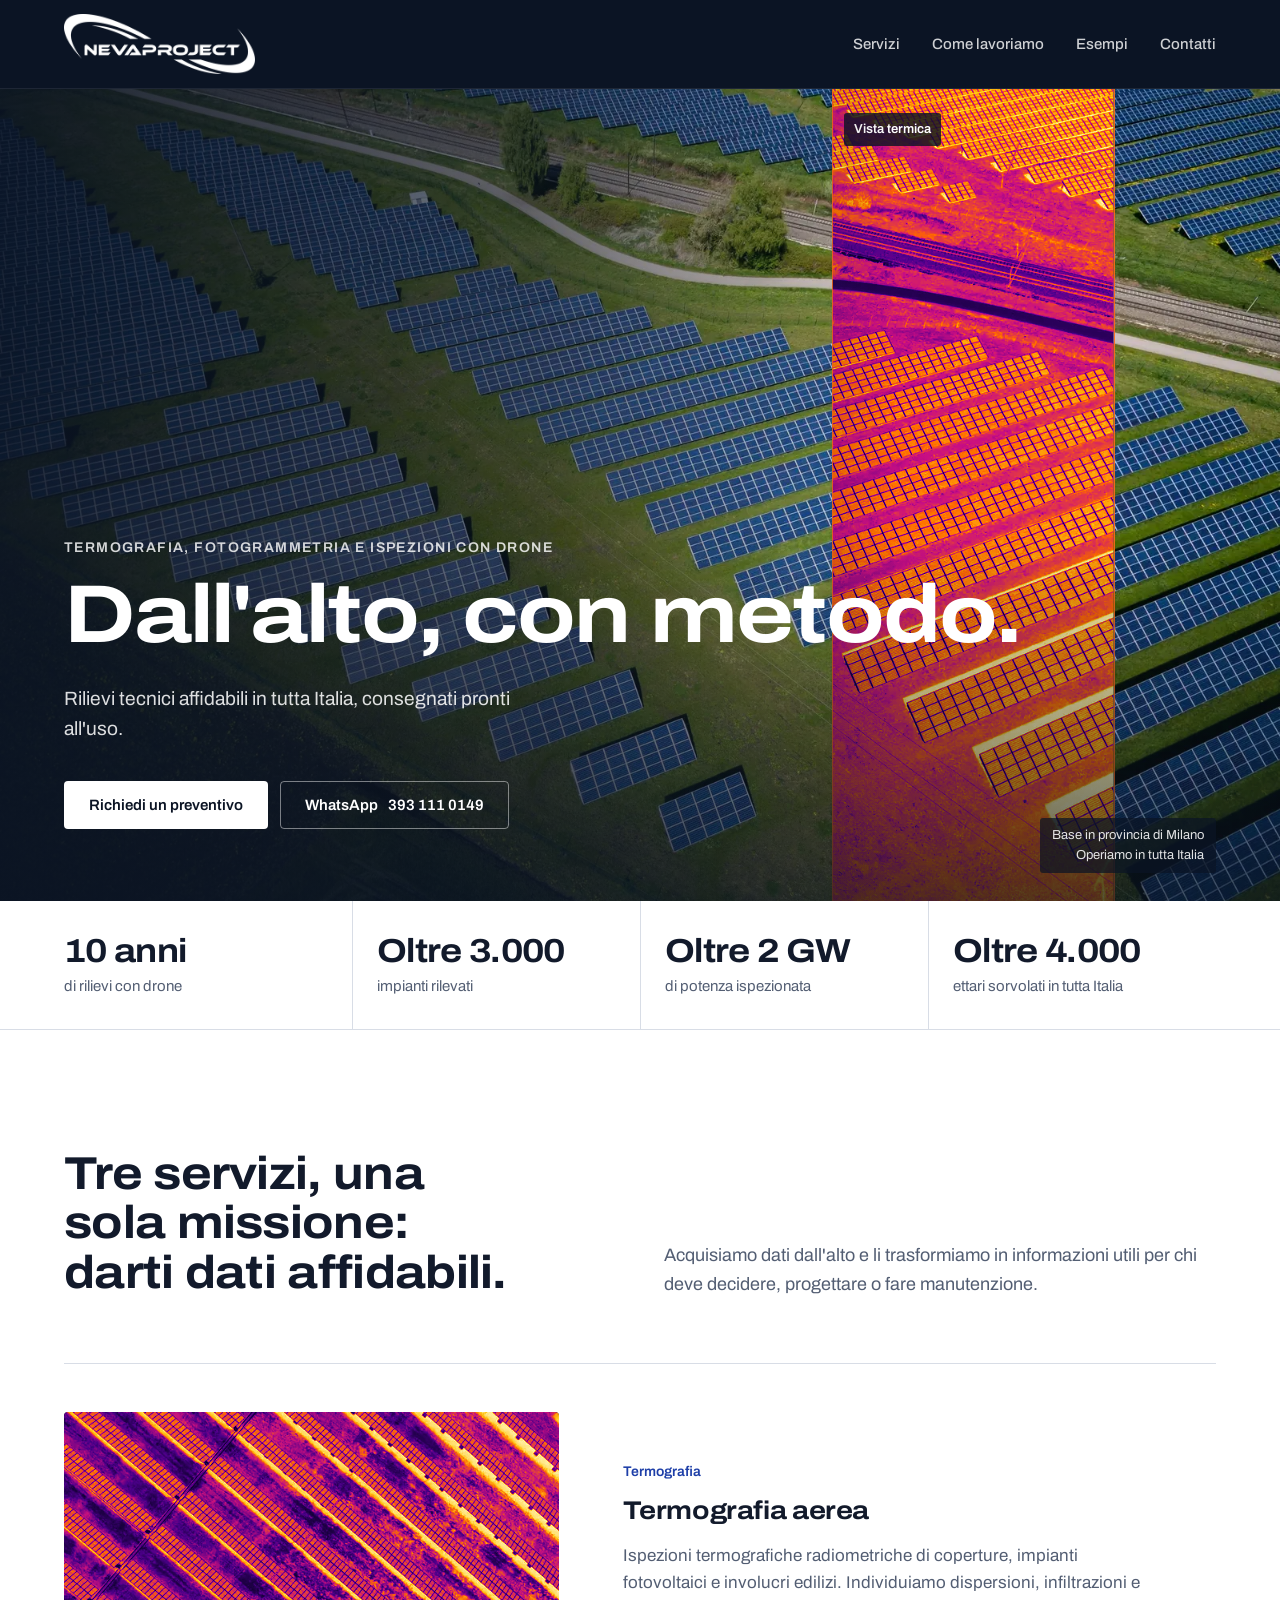
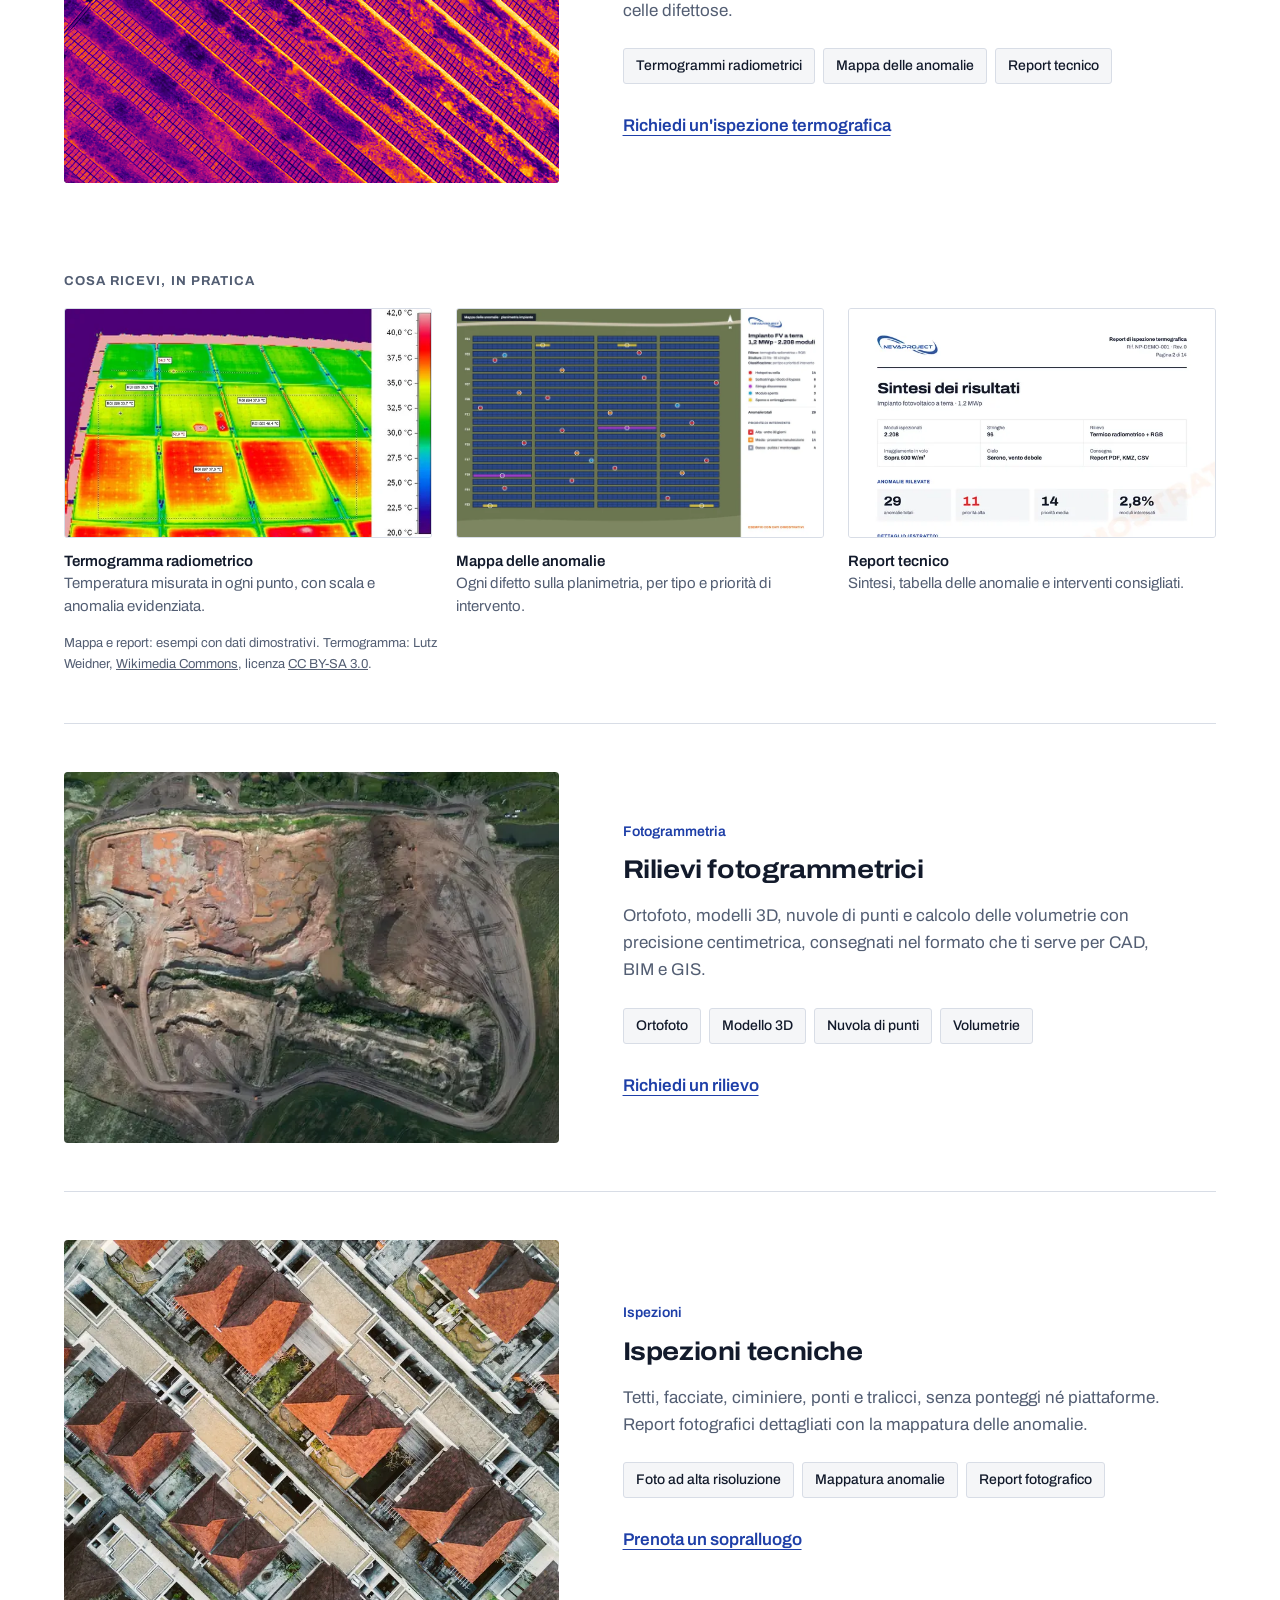
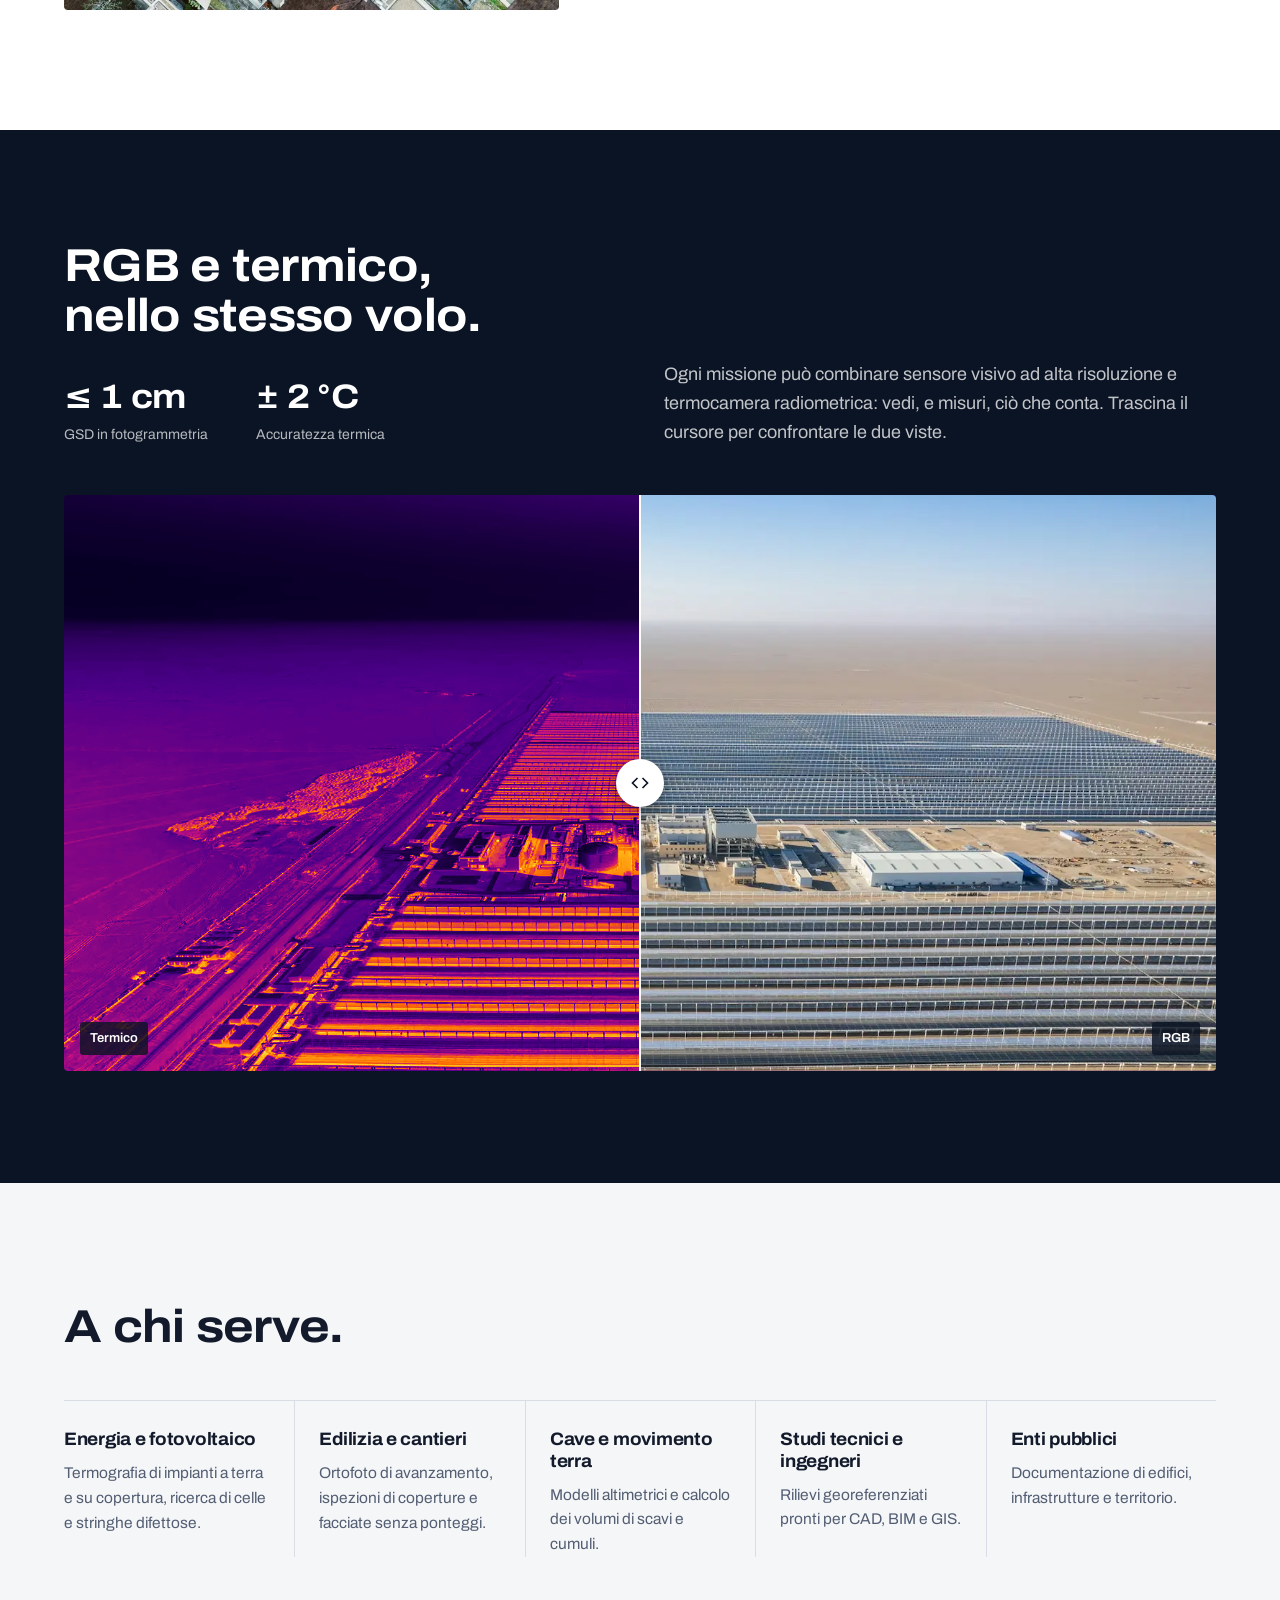
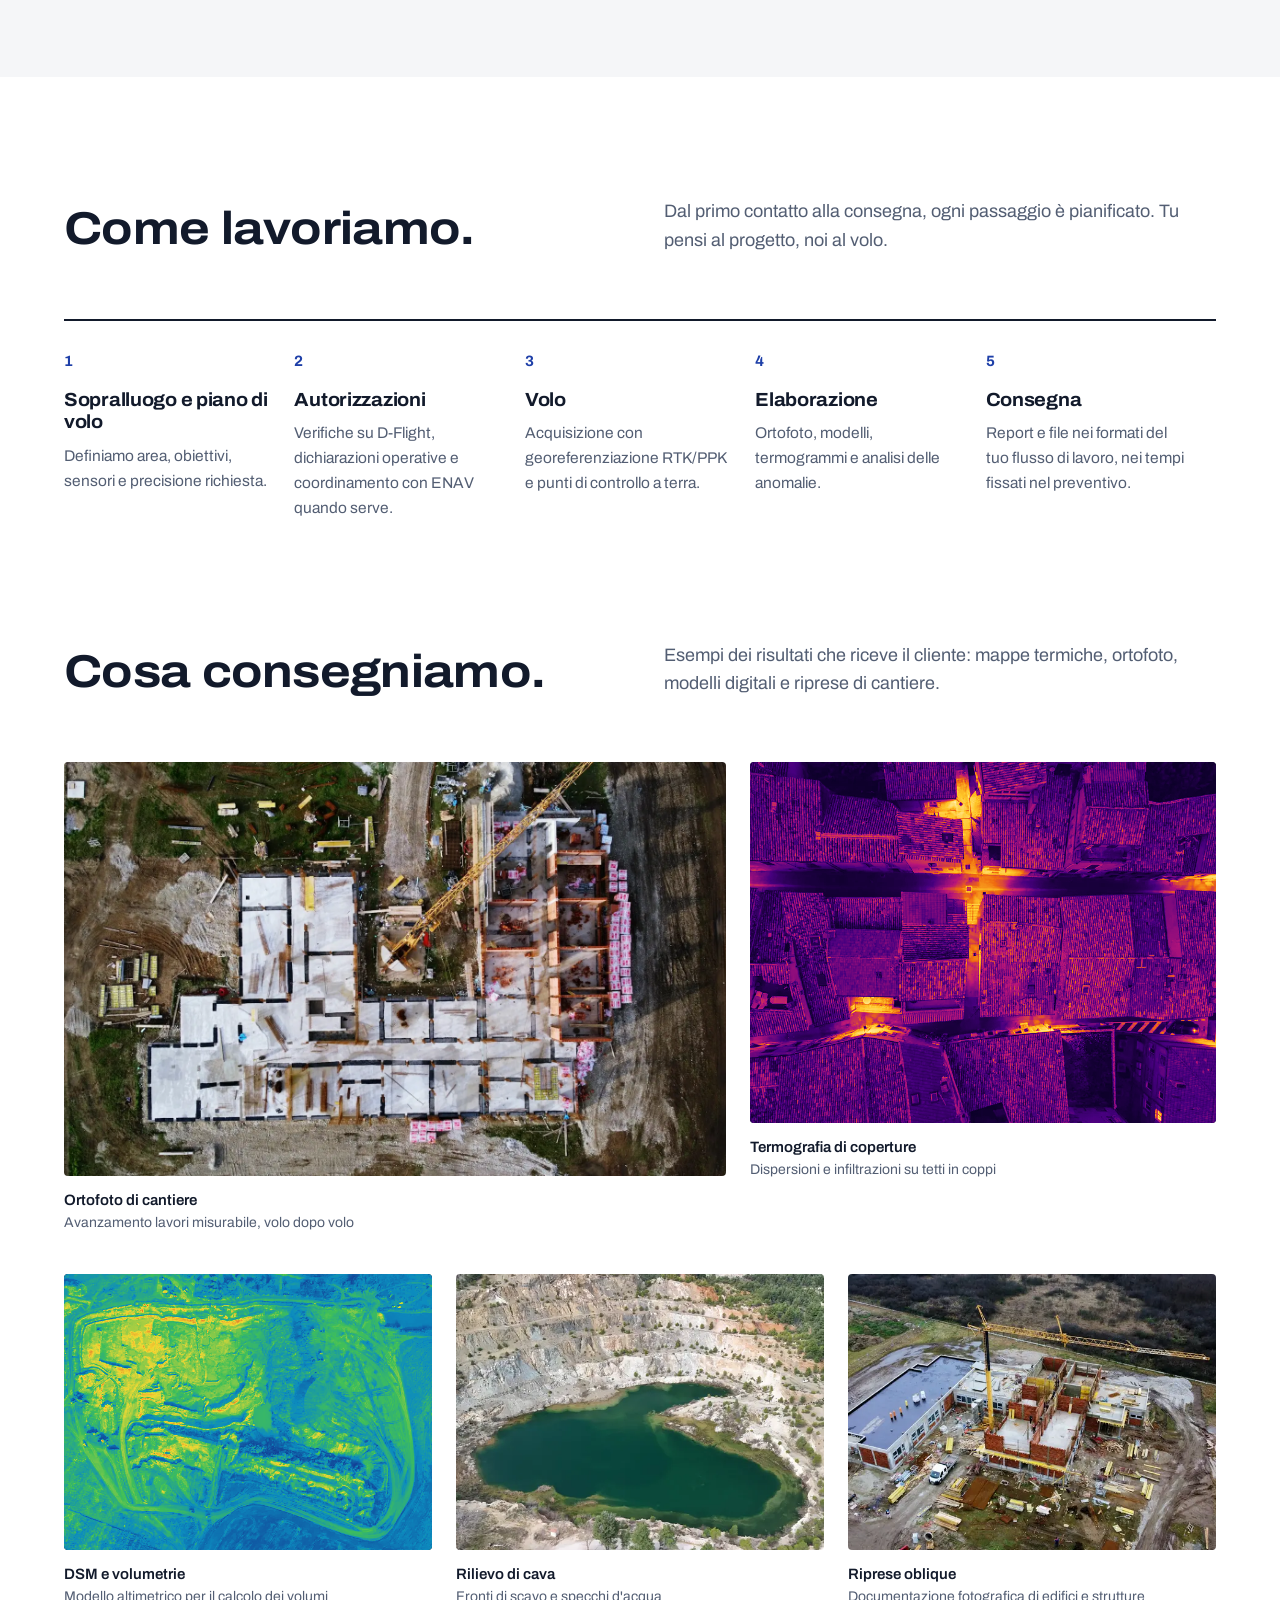
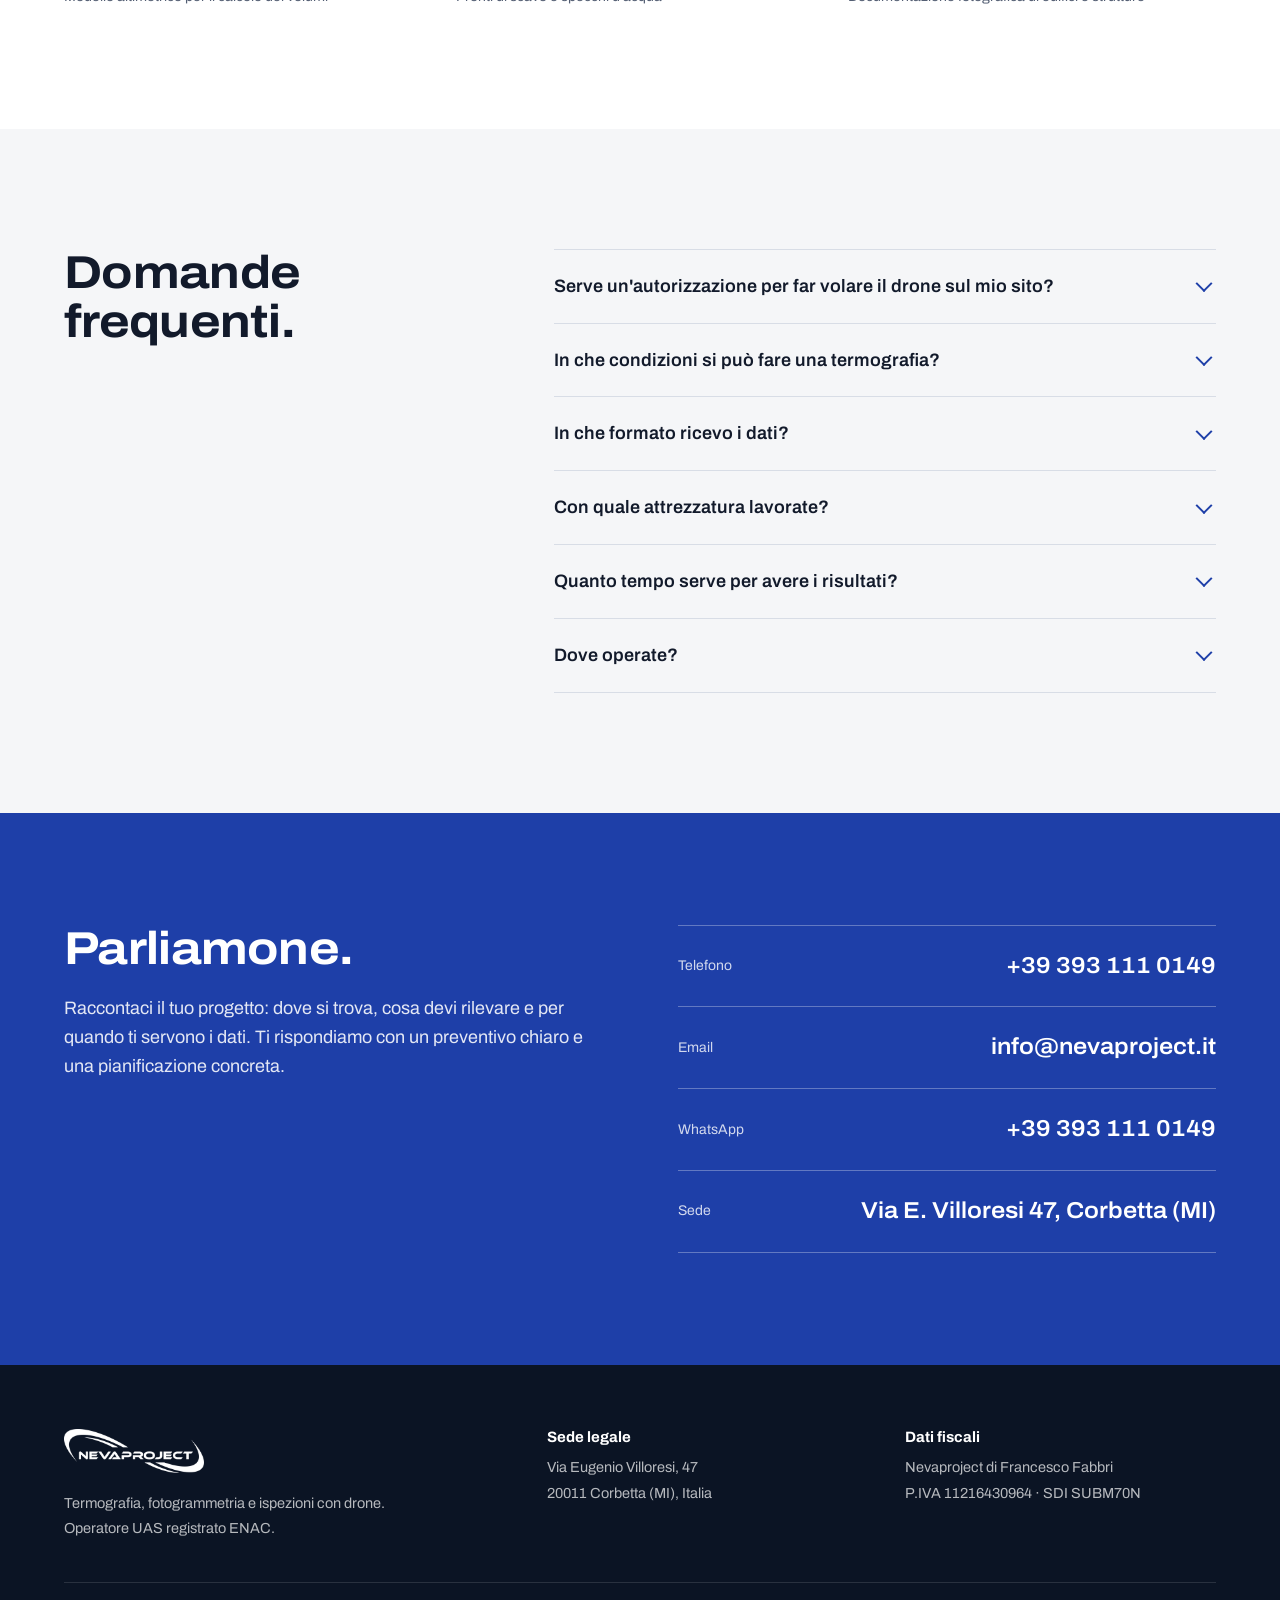
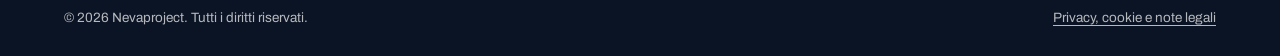
==== index.html @ d2c1501d "Sito Nevaproject: privacy aggiornata, senza codice fiscale" ====
<!DOCTYPE html>
<html lang="it">
<head>
<meta charset="utf-8">
<meta name="viewport" content="width=device-width,initial-scale=1">
<title>Termografia, fotogrammetria e ispezioni con drone | Nevaproject</title>
<meta name="description" content="Termografia di impianti fotovoltaici e coperture, fotogrammetria e ispezioni con drone in tutta Italia. Base in provincia di Milano, oltre 3.000 impianti rilevati.">
<link rel="canonical" href="https://nevaproject.it/">
<meta name="theme-color" content="#0B1424">
<link rel="icon" href="favicon.svg" type="image/svg+xml">
<link rel="apple-touch-icon" href="apple-touch-icon.png">

<meta property="og:type" content="website">
<meta property="og:locale" content="it_IT">
<meta property="og:site_name" content="Nevaproject">
<meta property="og:title" content="Nevaproject — Termografia, fotogrammetria e ispezioni con drone">
<meta property="og:description" content="Termografia, fotogrammetria e ispezioni con drone in tutta Italia. 10 anni di esperienza, oltre 3.000 impianti rilevati.">
<meta property="og:url" content="https://nevaproject.it/">
<meta property="og:image" content="https://nevaproject.it/assets/og-image.jpg">
<meta property="og:image:width" content="1200">
<meta property="og:image:height" content="630">
<meta name="twitter:card" content="summary_large_image">

<link rel="preload" href="assets/fonts/archivo-latin-wdth.woff2" as="font" type="font/woff2" crossorigin>
<link rel="preload" as="image" href="assets/img/hero-fv-1600.webp" imagesrcset="assets/img/hero-fv-800.webp 800w, assets/img/hero-fv-1600.webp 1600w, assets/img/hero-fv-2400.webp 2400w" imagesizes="100vw">

<script type="application/ld+json">
{
  "@context": "https://schema.org",
  "@type": "ProfessionalService",
  "name": "Nevaproject",
  "legalName": "Nevaproject di Francesco Fabbri",
  "url": "https://nevaproject.it/",
  "logo": "https://nevaproject.it/assets/logo.png",
  "image": "https://nevaproject.it/assets/og-image.jpg",
  "description": "Rilievi tecnici con drone in tutta Italia: termografia radiometrica di impianti fotovoltaici e coperture, fotogrammetria con ortofoto, modelli 3D e volumetrie, ispezioni di tetti e strutture. Operatore UAS registrato ENAC, base in provincia di Milano.",
  "slogan": "Dall'alto, con metodo.",
  "founder": {"@type": "Person", "name": "Francesco Fabbri"},
  "telephone": "+39 393 111 0149",
  "email": "info@nevaproject.it",
  "vatID": "IT11216430964",
  "address": {
    "@type": "PostalAddress",
    "streetAddress": "Via Eugenio Villoresi 47",
    "postalCode": "20011",
    "addressLocality": "Corbetta",
    "addressRegion": "MI",
    "addressCountry": "IT"
  },
  "areaServed": {"@type": "Country", "name": "Italia"},
  "geo": {"@type": "GeoCoordinates", "latitude": 45.4686, "longitude": 8.9110},
  "knowsAbout": ["Termografia aerea", "Fotogrammetria con drone", "Ispezioni con drone", "Ortofoto", "Modelli 3D", "Ispezione impianti fotovoltaici"],
  "makesOffer": [
    {"@type": "Offer", "itemOffered": {"@type": "Service", "name": "Termografia aerea con drone"}},
    {"@type": "Offer", "itemOffered": {"@type": "Service", "name": "Fotogrammetria e rilievi 3D con drone"}},
    {"@type": "Offer", "itemOffered": {"@type": "Service", "name": "Ispezioni tecniche con drone"}}
  ]
}
</script>
<script type="application/ld+json">
{
 "@context": "https://schema.org",
 "@type": "FAQPage",
 "mainEntity": [
  {
   "@type": "Question",
   "name": "Serve un'autorizzazione per far volare il drone sul mio sito?",
   "acceptedAnswer": {
    "@type": "Answer",
    "text": "Dipende dall'area e dal tipo di operazione. Verifichiamo noi su D-Flight vincoli e zone geografiche, presentiamo le dichiarazioni necessarie e, se serve, ci coordiniamo con ENAV. Tu non devi occuparti di nulla."
   }
  },
  {
   "@type": "Question",
   "name": "In che condizioni si può fare una termografia?",
   "acceptedAnswer": {
    "@type": "Answer",
    "text": "La termografia richiede condizioni precise: per gli impianti fotovoltaici serve cielo sereno e un irraggiamento sufficiente, per gli edifici una differenza di temperatura tra interno ed esterno. Pianifichiamo il volo nella finestra meteo giusta."
   }
  },
  {
   "@type": "Question",
   "name": "In che formato ricevo i dati?",
   "acceptedAnswer": {
    "@type": "Answer",
    "text": "In qualsiasi formato ti serva: ortofoto e modelli altimetrici georeferenziati, nuvole di punti e modelli 3D per CAD, BIM e GIS, termogrammi radiometrici, report in PDF. Lo concordiamo prima del volo."
   }
  },
  {
   "@type": "Question",
   "name": "Con quale attrezzatura lavorate?",
   "acceptedAnswer": {
    "@type": "Answer",
    "text": "Voliamo con camera RGB ad alta risoluzione e termocamera radiometrica, e abbiamo disponibilità di mezzi e sensori per qualsiasi lavoro di termografia, fotogrammetria e ispezione. Scegliamo l'attrezzatura in base al rilievo."
   }
  },
  {
   "@type": "Question",
   "name": "Quanto tempo serve per avere i risultati?",
   "acceptedAnswer": {
    "@type": "Answer",
    "text": "Dipende dall'estensione dell'area e dal tipo di elaborazione. Date di volo e di consegna sono scritte nel preventivo."
   }
  },
  {
   "@type": "Question",
   "name": "Dove operate?",
   "acceptedAnswer": {
    "@type": "Answer",
    "text": "In tutta Italia. La nostra base è in provincia di Milano e ci spostiamo dove si trova il tuo sito."
   }
  }
 ]
}
</script>

<style>
  @font-face{
    font-family:'Archivo';font-style:normal;font-weight:100 900;font-stretch:62% 125%;font-display:swap;
    src:url('assets/fonts/archivo-latin-wdth.woff2') format('woff2');
  }
  :root{
    --night:#0B1424;     /* blu notte: nav, hero, footer */
    --blue:#1E3FA8;      /* blu del logo */
    --blue-ink:#13296E;
    --paper:#F5F6F8;
    --rule:#D8DDE6;
    --text:#121A2B;
    --muted:#535E73;
    --heat:#FF6B1A;      /* arancio termico: solo per misure e scansione */
    --nav-h:88px;
    --gut:clamp(20px,5vw,64px);
  }
  *{box-sizing:border-box}
  html,body{margin:0;padding:0}
  html{scroll-behavior:smooth;scroll-padding-top:var(--nav-h)}
  body{
    font-family:'Archivo',system-ui,-apple-system,'Segoe UI',sans-serif;font-stretch:100%;
    color:var(--text);background:#fff;font-size:17px;line-height:1.6;
    -webkit-font-smoothing:antialiased;
  }
  h1,h2,h3{margin:0;font-weight:700;font-stretch:112%;letter-spacing:-0.015em;line-height:1.08}
  h2{font-size:clamp(30px,3.6vw,48px);text-wrap:balance}
  h3{font-size:clamp(22px,2vw,28px);line-height:1.2}
  p{margin:0}
  a{color:inherit}
  img{display:block;max-width:100%}
  ul{margin:0;padding:0;list-style:none}
  :focus-visible{outline:2px solid var(--heat);outline-offset:3px}
  .skip{position:absolute;left:16px;top:-60px;z-index:100;background:#fff;color:var(--text);padding:10px 16px;border-radius:4px;font-weight:600}
  .skip:focus{top:12px}
  .wrap{max-width:1280px;margin:0 auto;padding-inline:var(--gut)}
  .num{font-variant-numeric:tabular-nums}
  .lede{font-size:clamp(18px,1.4vw,20px);color:var(--muted);max-width:56ch}

  .btn{
    display:inline-flex;align-items:center;justify-content:center;gap:10px;
    min-height:48px;padding:0 24px;border-radius:4px;border:1px solid transparent;
    font:600 15px/1 'Archivo',sans-serif;text-decoration:none;cursor:pointer;
    transition:background-color .15s,border-color .15s,color .15s;
  }
  .btn-light{background:#fff;color:var(--night)}
  .btn-light:hover{background:#E6EAF2}
  .btn-line{color:#fff;border-color:rgba(255,255,255,.45)}
  .btn-line:hover{border-color:#fff;background:rgba(255,255,255,.08)}

  /* ===== NAV ===== */
  .nav{position:sticky;top:0;z-index:50;background:var(--night);color:#fff;border-bottom:1px solid rgba(255,255,255,.08)}
  .nav-inner{display:flex;align-items:center;gap:40px;height:var(--nav-h)}
  .logo img{height:60px;width:auto}
  .nav-links{display:flex;gap:32px;margin-left:auto}
  .nav-links a{font-size:15px;font-weight:500;text-decoration:none;color:rgba(255,255,255,.8);padding:8px 0}
  .nav-links a:hover{color:#fff}
  .nav-toggle{display:none}

  /* ===== HERO: foto aerea con banda di scansione termica ===== */
  @property --scan{syntax:'<percentage>';inherits:true;initial-value:76%}
  .hero{position:relative;min-height:min(860px,calc(100svh - var(--nav-h)));display:flex;align-items:flex-end;color:#fff;background:var(--night);overflow:hidden;--scan:76%}
  .hero-img{position:absolute;inset:0;width:100%;height:100%;object-fit:cover}
  .hero-img.ir{filter:url(#f-thermal) saturate(1.15);clip-path:inset(0 calc(100% - var(--scan) - 11%) 0 calc(var(--scan) - 11%))}
  .scan-edge{position:absolute;top:0;bottom:0;width:1px;background:var(--heat);opacity:.9;pointer-events:none}
  .scan-edge.l{left:calc(var(--scan) - 11%)}
  .scan-edge.r{left:calc(var(--scan) + 11%)}
  .scan-tag{
    position:absolute;top:24px;left:calc(var(--scan) - 11%);margin-left:12px;
    font-size:13px;font-weight:600;color:#fff;background:rgba(11,20,36,.82);padding:6px 10px;border-radius:3px;white-space:nowrap
  }
  .hero.sweep{animation:sweep 2.6s cubic-bezier(.65,0,.35,1) .3s both}
  @keyframes sweep{from{--scan:-12%}to{--scan:76%}}
  /* velo scuro a sinistra: serve solo a leggere il testo sopra la foto */
  .hero::after{content:"";position:absolute;inset:0;background:linear-gradient(90deg,rgba(11,20,36,.9) 0%,rgba(11,20,36,.55) 42%,rgba(11,20,36,0) 70%),linear-gradient(0deg,rgba(11,20,36,.7),rgba(11,20,36,0) 45%);pointer-events:none}
  .hero-content{position:relative;z-index:2;padding-block:120px 72px;width:100%}
  .hero h1{font-size:clamp(34px,6.4vw,104px);font-stretch:118%;letter-spacing:-0.025em;line-height:.98;white-space:nowrap}
  .hero-kicker{display:block;margin-bottom:18px;font-size:clamp(13px,1.1vw,15px);font-weight:600;font-stretch:100%;letter-spacing:.1em;text-transform:uppercase;line-height:1.4;white-space:normal;color:rgba(255,255,255,.82)}
  .hero-sub{margin-top:28px;font-size:clamp(18px,1.5vw,21px);color:rgba(255,255,255,.86);max-width:44ch}
  .hero-actions{margin-top:36px;display:flex;gap:12px;flex-wrap:wrap}
  .hero-geo{position:absolute;right:var(--gut);bottom:28px;z-index:2;font-size:13px;color:rgba(255,255,255,.88);text-align:right;line-height:1.5;background:rgba(11,20,36,.72);padding:8px 12px;border-radius:3px}

  /* ===== CREDENZIALI ===== */
  .creds{border-bottom:1px solid var(--rule)}
  .creds ul{display:grid;grid-template-columns:repeat(4,1fr)}
  .creds li{padding:32px 24px 32px 0;font-size:15px;color:var(--muted);line-height:1.4}
  .creds li + li{padding-left:24px;border-left:1px solid var(--rule)}
  .creds strong{display:block;color:var(--text);font-size:clamp(26px,2.6vw,36px);font-weight:700;font-stretch:112%;letter-spacing:-0.02em;line-height:1.1;margin-bottom:6px}

  /* ===== SERVIZI ===== */
  .services{padding-block:120px 72px}
  .sec-head{display:grid;grid-template-columns:1fr 1fr;gap:48px;align-items:end;margin-bottom:64px}
  .service{display:grid;grid-template-columns:5fr 6fr;gap:clamp(32px,5vw,80px);align-items:center;padding-block:48px;border-top:1px solid var(--rule)}
  .service figure{margin:0;aspect-ratio:4/3;overflow:hidden;border-radius:4px;background:var(--night)}
  .service figure img{width:100%;height:100%;object-fit:cover}
  .service .kind{font-size:14px;font-weight:600;color:var(--blue);margin-bottom:12px}
  .service p{margin-top:16px;color:var(--muted);max-width:54ch}
  .service .kind + h3{margin-top:0}
  .deliver{margin-top:24px;display:flex;flex-wrap:wrap;gap:8px}
  .samples{grid-column:1/-1;margin-top:8px}
  .samples-t{font-size:13px;font-weight:700;letter-spacing:.08em;text-transform:uppercase;color:var(--muted);margin-bottom:16px}
  .samples ul{list-style:none;display:grid;grid-template-columns:repeat(3,1fr);gap:24px}
  .samples a[data-lb]{display:block;aspect-ratio:8/5;overflow:hidden;border:1px solid var(--rule);border-radius:3px;background:var(--paper);cursor:zoom-in}
  .samples img{width:100%;height:100%;object-fit:cover;object-position:top;transition:transform .3s}
  .samples a[data-lb]:hover img{transform:scale(1.03)}
  .samples li p{margin-top:12px;font-size:15px;color:var(--muted);line-height:1.5}
  .samples li b{display:block;color:var(--text);font-weight:600}
  .samples-note{margin-top:18px;font-size:13px;color:var(--muted)}
  .samples-note a{color:inherit}
  .lb{border:none;padding:0;background:transparent;max-width:min(1400px,94vw);max-height:92vh;margin:auto}
  .lb::backdrop{background:rgba(11,20,36,.88)}
  .lb img{display:block;max-width:100%;max-height:88vh;width:auto;height:auto;margin:auto}
  .lb button{position:fixed;top:16px;right:16px;width:44px;height:44px;border-radius:4px;border:1px solid rgba(255,255,255,.4);background:var(--night);color:#fff;font-size:22px;cursor:pointer}
  .deliver li{font-size:14px;font-weight:500;padding:6px 12px;border:1px solid var(--rule);border-radius:3px;background:var(--paper)}
  .service .more{display:inline-block;margin-top:18px;padding:10px 0;font-weight:600;color:var(--blue);text-underline-offset:4px}
  .service .more:hover{color:var(--blue-ink)}
  .thermal{filter:url(#f-thermal) saturate(1.1)}
  .thermal-roof{filter:url(#f-thermal-roof)}
  .dsm{filter:url(#f-dsm)}

  /* ===== CONFRONTO ===== */
  .compare-sec{background:var(--night);color:#fff;padding-block:112px}
  .compare-sec .lede{color:rgba(255,255,255,.75)}
  .compare-head{display:grid;grid-template-columns:1fr 1fr;gap:48px;align-items:end;margin-bottom:48px}
  .figures{display:flex;gap:48px;margin-top:28px}
  .figures div{font-size:14px;color:rgba(255,255,255,.7)}
  .figures b{display:block;font-size:34px;font-weight:700;font-stretch:112%;color:#fff;letter-spacing:-0.02em}
  .compare{position:relative;aspect-ratio:16/8;overflow:hidden;border-radius:4px;--pos:50%;touch-action:pan-y}
  .compare img{position:absolute;inset:0;width:100%;height:100%;object-fit:cover;user-select:none;-webkit-user-drag:none}
  .compare .rgb{clip-path:inset(0 0 0 var(--pos))}
  .compare-sep{position:absolute;top:0;bottom:0;left:var(--pos);width:2px;margin-left:-1px;background:#fff;z-index:3;pointer-events:none}
  .compare-knob{position:absolute;top:50%;left:50%;transform:translate(-50%,-50%);width:48px;height:48px;border-radius:50%;background:#fff;color:var(--night);display:flex;align-items:center;justify-content:center;box-shadow:0 4px 14px rgba(0,0,0,.35)}
  .compare input{position:absolute;inset:0;width:100%;height:100%;margin:0;opacity:0;cursor:ew-resize;z-index:4}
  .compare input:focus-visible ~ .compare-sep .compare-knob{outline:3px solid var(--heat);outline-offset:3px}
  .compare .lbl{position:absolute;bottom:16px;z-index:3;font-size:13px;font-weight:600;background:rgba(11,20,36,.82);padding:6px 10px;border-radius:3px;pointer-events:none}
  .compare .lbl.l{left:16px}
  .compare .lbl.r{right:16px}

  /* ===== SETTORI ===== */
  .sectors{padding-block:120px;background:var(--paper)}
  .sector-list{display:grid;grid-template-columns:repeat(5,1fr);gap:0;margin-top:48px;border-top:1px solid var(--rule)}
  .sector-list li{padding:28px 24px 0 0}
  .sector-list li + li{padding-left:24px;border-left:1px solid var(--rule)}
  .sector-list h3{font-size:18px;font-stretch:105%}
  .sector-list p{margin-top:10px;font-size:15.5px;color:var(--muted)}

  /* ===== FAQ ===== */
  .faq{padding-block:120px;background:var(--paper)}
  .faq-inner{display:grid;grid-template-columns:1fr 1.6fr;gap:clamp(32px,6vw,96px);align-items:start}
  .faq-list{border-top:1px solid var(--rule)}
  .faq details{border-bottom:1px solid var(--rule)}
  .faq summary{cursor:pointer;list-style:none;padding:22px 40px 22px 0;font-weight:600;font-size:18px;position:relative}
  .faq summary::-webkit-details-marker{display:none}
  .faq summary::after{content:"";position:absolute;right:6px;top:50%;width:10px;height:10px;border-right:2px solid var(--blue);border-bottom:2px solid var(--blue);transform:translateY(-70%) rotate(45deg);transition:transform .2s}
  .faq details[open] summary::after{transform:translateY(-30%) rotate(-135deg)}
  .faq details p{padding:0 40px 24px 0;color:var(--muted);max-width:62ch}

  /* ===== METODO ===== */
  .process{padding-block:120px}
  .steps{display:grid;grid-template-columns:repeat(5,1fr);gap:0;counter-reset:s;margin:56px 0 0;padding:0;list-style:none}
  .steps li{counter-increment:s;padding:28px 24px 0 0;border-top:2px solid var(--text)}
  .steps li::before{content:counter(s);display:block;font-size:15px;font-weight:700;color:var(--blue);margin-bottom:16px;font-variant-numeric:tabular-nums}
  .steps h3{font-size:19px;font-stretch:105%}
  .steps p{margin-top:10px;font-size:15.5px;color:var(--muted)}

  /* ===== ESEMPI ===== */
  .examples{padding-block:0 120px}
  .gal{display:grid;grid-template-columns:repeat(12,1fr);gap:40px 24px}
  .gal figure{margin:0}
  .gal .ph{overflow:hidden;border-radius:4px;background:var(--night)}
  .gal img{width:100%;height:100%;object-fit:cover}
  .gal figcaption{margin-top:12px;font-size:15px;font-weight:600}
  .gal figcaption span{display:block;font-weight:400;font-size:14px;color:var(--muted)}
  .g1{grid-column:span 7}.g1 .ph{aspect-ratio:16/10}
  .g2{grid-column:span 5}.g2 .ph{aspect-ratio:4/3.1}
  .g3,.g4,.g5{grid-column:span 4}.g3 .ph,.g4 .ph,.g5 .ph{aspect-ratio:4/3}

  /* ===== CONTATTI ===== */
  .contact{background:var(--blue);color:#fff;padding-block:112px}
  .contact-inner{display:grid;grid-template-columns:1fr 1fr;gap:clamp(40px,6vw,96px);align-items:start}
  .contact .lede{color:rgba(255,255,255,.88);margin-top:20px}
  .ways{border-top:1px solid rgba(255,255,255,.3);font-style:normal}
  .ways a,.ways .row{display:flex;align-items:center;justify-content:space-between;gap:16px;padding:22px 0;border-bottom:1px solid rgba(255,255,255,.3);text-decoration:none;color:#fff}
  .ways a:hover .v{text-decoration:underline;text-underline-offset:4px}
  .ways .k{font-size:14px;color:rgba(255,255,255,.8)}
  .ways .v{font-size:clamp(19px,1.8vw,24px);font-weight:600;font-stretch:108%;text-align:right}

  /* ===== FOOTER ===== */
  footer{background:var(--night);color:rgba(255,255,255,.7);padding-block:64px 28px;font-size:14.5px}
  .foot-grid{display:grid;grid-template-columns:1.4fr 1fr 1fr;gap:48px;padding-bottom:40px;border-bottom:1px solid rgba(255,255,255,.12)}
  .foot-grid img{height:44px;width:auto;margin-bottom:18px}
  .foot-grid h2{font-size:15px;font-stretch:100%;color:#fff;margin-bottom:10px;letter-spacing:0}
  .foot-grid p{line-height:1.75}
  .foot-bottom{display:flex;justify-content:space-between;flex-wrap:wrap;gap:12px;padding-top:24px;font-size:13.5px}
  .foot-bottom a{display:inline-block;padding:10px 0;margin:-10px 0;text-underline-offset:3px}
  .foot-bottom a:hover{color:#fff}

  /* ===== RESPONSIVE ===== */
  @media (max-width:1100px){
    .creds ul{grid-template-columns:repeat(2,1fr)}
    .creds li:nth-child(3){padding-left:0;border-left:none}
    .creds li:nth-child(n+3){border-top:1px solid var(--rule)}
    .steps{grid-template-columns:repeat(2,1fr);gap:40px 32px}
    .steps li{padding-right:0}
    .sector-list{grid-template-columns:repeat(2,1fr);border-top:none}
    .sector-list li,.sector-list li + li{padding:24px 24px 24px 0;border-left:none;border-top:1px solid var(--rule)}
  }
  @media (max-width:900px){
    :root{--nav-h:72px}
    .logo img{height:46px}
    .nav-toggle{
      display:inline-flex;align-items:center;justify-content:center;margin-left:auto;
      width:44px;height:44px;border-radius:4px;background:transparent;color:#fff;border:1px solid rgba(255,255,255,.3);cursor:pointer;
    }
    .nav-links{
      display:none;position:absolute;top:var(--nav-h);left:0;right:0;margin:0;flex-direction:column;gap:0;
      padding:8px var(--gut) 24px;background:var(--night);border-bottom:1px solid rgba(255,255,255,.1);
    }
    .nav-links a{font-size:18px;padding:14px 0;border-bottom:1px solid rgba(255,255,255,.08)}
    .nav.open .nav-links{display:flex}
    .sec-head,.compare-head,.contact-inner,.foot-grid,.faq-inner{grid-template-columns:1fr;gap:24px}
    .service{grid-template-columns:1fr;gap:28px;padding-block:40px}
    .compare{aspect-ratio:4/3}
    .gal{gap:32px 16px}
    .g1,.g2,.g5{grid-column:span 12}
    .g3,.g4{grid-column:span 6}
    .samples ul{grid-template-columns:1fr;gap:28px}
  }
  @media (max-width:640px){
    body{font-size:16.5px}
    .hero{min-height:calc(100svh - var(--nav-h));--scan:58%}
    .hero::after{background:linear-gradient(0deg,rgba(11,20,36,.94) 0%,rgba(11,20,36,.7) 45%,rgba(11,20,36,.15) 80%)}
    .hero-content{padding-block:96px 40px}
    .hero h1{font-size:clamp(22px,7.4vw,40px)}
    .hero-actions .btn{flex:1 1 100%}
    .hero-geo{display:none}
    .scan-tag{top:16px}
    .creds li,.creds li + li{padding:22px 12px 22px 0}
    .creds li:nth-child(even){padding-left:16px}
    .creds strong{font-size:24px}
    .services,.process{padding-block:80px 48px}
    .compare-sec,.contact{padding-block:80px}
    .examples{padding-bottom:80px}
    .sec-head{margin-bottom:32px}
    .steps{grid-template-columns:1fr;gap:32px}
    .sectors{padding-block:80px}
    .faq{padding-block:80px}
    .sector-list{grid-template-columns:1fr}
    .faq summary{font-size:17px}
    .figures{gap:32px}
    .g3,.g4{grid-column:span 12}
    .ways a,.ways .row{flex-direction:column;align-items:flex-start;gap:4px}
    .ways .v{text-align:left}
  }
  @media (prefers-reduced-motion:reduce){
    html{scroll-behavior:auto}
    .hero.sweep{animation:none}
  }
</style>
</head>
<body>
<a class="skip" href="#main">Vai al contenuto</a>

<!-- Filtri SVG: simulano la vista termica (palette "iron") e il modello altimetrico sulle foto RGB -->
<svg width="0" height="0" style="position:absolute" aria-hidden="true" focusable="false"><defs><filter id="f-thermal" color-interpolation-filters="sRGB"><feColorMatrix type="matrix" values="-.3 -.59 -.11 0 1  -.3 -.59 -.11 0 1  -.3 -.59 -.11 0 1  0 0 0 1 0"/><feComponentTransfer><feFuncR type="gamma" amplitude="1" exponent="1.5" offset="0"/><feFuncG type="gamma" amplitude="1" exponent="1.5" offset="0"/><feFuncB type="gamma" amplitude="1" exponent="1.5" offset="0"/></feComponentTransfer><feComponentTransfer><feFuncR type="table" tableValues="0.02 0.28 0.72 0.94 1 1"/><feFuncG type="table" tableValues="0 0 0.08 0.42 0.78 0.98"/><feFuncB type="table" tableValues="0.12 0.5 0.48 0.06 0.16 0.8"/></feComponentTransfer></filter><filter id="f-thermal-roof" color-interpolation-filters="sRGB"><feColorMatrix type="matrix" values=".45 .45 .1 0 0  .45 .45 .1 0 0  .45 .45 .1 0 0  0 0 0 1 0"/><feComponentTransfer><feFuncR type="table" tableValues="0.02 0.28 0.72 0.94 1 1"/><feFuncG type="table" tableValues="0 0 0.08 0.42 0.78 0.98"/><feFuncB type="table" tableValues="0.12 0.5 0.48 0.06 0.16 0.8"/></feComponentTransfer></filter><filter id="f-dsm" color-interpolation-filters="sRGB"><feColorMatrix type="saturate" values="0"/><feComponentTransfer><feFuncR type="table" tableValues="0.08 0.05 0.25 0.95 0.85"/><feFuncG type="table" tableValues="0.18 0.55 0.75 0.85 0.25"/><feFuncB type="table" tableValues="0.55 0.75 0.35 0.2 0.15"/></feComponentTransfer></filter></defs></svg>

<nav class="nav" aria-label="Principale">
  <div class="wrap nav-inner">
    <a href="#top" class="logo"><img src="assets/logo-white.webp" width="440" height="138" alt="Nevaproject — torna all'inizio"></a>
    <button class="nav-toggle" type="button" aria-expanded="false" aria-controls="nav-links" aria-label="Apri il menu">
      <svg width="20" height="20" viewBox="0 0 24 24" fill="none" stroke="currentColor" stroke-width="2" aria-hidden="true"><path d="M3 6h18M3 12h18M3 18h18"/></svg>
    </button>
    <div class="nav-links" id="nav-links">
      <a href="#servizi">Servizi</a>
      <a href="#metodo">Come lavoriamo</a>
      <a href="#esempi">Esempi</a>
      <a href="#contatti">Contatti</a>
    </div>
  </div>
</nav>

<header class="hero sweep" id="top">
  <img class="hero-img" src="assets/img/hero-fv-1600.webp" srcset="assets/img/hero-fv-800.webp 800w, assets/img/hero-fv-1600.webp 1600w, assets/img/hero-fv-2400.webp 2400w" sizes="100vw" width="1600" height="1200" fetchpriority="high" alt="Impianto fotovoltaico a terra ripreso dal drone">
  <img class="hero-img ir" src="assets/img/hero-fv-1600.webp" srcset="assets/img/hero-fv-800.webp 800w, assets/img/hero-fv-1600.webp 1600w, assets/img/hero-fv-2400.webp 2400w" sizes="100vw" width="1600" height="1200" alt="" aria-hidden="true">
  <span class="scan-edge l" aria-hidden="true"></span><span class="scan-edge r" aria-hidden="true"></span>
  <span class="scan-tag" aria-hidden="true">Vista termica</span>
  <div class="wrap hero-content">
    <h1><span class="hero-kicker">Termografia, fotogrammetria e ispezioni con drone</span>Dall'alto, con metodo.</h1>
    <p class="hero-sub">Rilievi tecnici affidabili in tutta Italia, consegnati pronti all'uso.</p>
    <div class="hero-actions">
      <a href="#contatti" class="btn btn-light">Richiedi un preventivo</a>
      <a href="https://wa.me/393931110149" class="btn btn-line" rel="noopener">WhatsApp <span class="num">393 111 0149</span></a>
    </div>
  </div>
  <p class="hero-geo">Base in provincia di Milano<br>Operiamo in tutta Italia</p>
</header>

<main id="main">

<section class="creds" aria-label="Nevaproject in numeri">
  <div class="wrap">
    <ul>
      <li><strong class="num">10 anni</strong>di rilievi con drone</li>
      <li><strong class="num">Oltre 3.000</strong>impianti rilevati</li>
      <li><strong class="num">Oltre 2 GW</strong>di potenza ispezionata</li>
      <li><strong class="num">Oltre 4.000</strong>ettari sorvolati in tutta Italia</li>
    </ul>
  </div>
</section>

<section id="servizi" class="services" aria-labelledby="servizi-t">
  <div class="wrap">
    <div class="sec-head">
      <h2 id="servizi-t">Tre servizi, una sola missione: darti dati affidabili.</h2>
      <p class="lede">Acquisiamo dati dall'alto e li trasformiamo in informazioni utili per chi deve decidere, progettare o fare manutenzione.</p>
    </div>

    <article class="service">
      <figure><img class="thermal" src="assets/img/fv-file-800.webp" srcset="assets/img/fv-file-800.webp 800w, assets/img/fv-file-1600.webp 1600w" sizes="(max-width:900px) 100vw, 45vw" width="800" height="450" loading="lazy" decoding="async" alt="File di pannelli fotovoltaici in vista termica"></figure>
      <div>
        <p class="kind">Termografia</p>
        <h3>Termografia aerea</h3>
        <p>Ispezioni termografiche radiometriche di coperture, impianti fotovoltaici e involucri edilizi. Individuiamo dispersioni, infiltrazioni e celle difettose.</p>
        <ul class="deliver" aria-label="Cosa ricevi">
          <li>Termogrammi radiometrici</li><li>Mappa delle anomalie</li><li>Report tecnico</li>
        </ul>
        <a class="more" href="#contatti">Richiedi un'ispezione termografica</a>
      </div>
      <div class="samples">
        <p class="samples-t">Cosa ricevi, in pratica</p>
        <ul>
          <li><a href="assets/img/esempio-termogramma-965.webp" data-lb><img src="assets/img/esempio-termogramma-600.webp" width="600" height="376" loading="lazy" decoding="async" alt="Termogramma radiometrico di moduli fotovoltaici con scala delle temperature e una cella in surriscaldamento a 52,9 °C"></a><p><b>Termogramma radiometrico</b>Temperatura misurata in ogni punto, con scala e anomalia evidenziata.</p></li>
          <li><a href="assets/img/esempio-mappa-anomalie-1600.webp" data-lb><img src="assets/img/esempio-mappa-anomalie-800.webp" width="800" height="500" loading="lazy" decoding="async" alt="Mappa delle anomalie di un impianto fotovoltaico: moduli difettosi segnati per tipo, con legenda e priorità di intervento"></a><p><b>Mappa delle anomalie</b>Ogni difetto sulla planimetria, per tipo e priorità di intervento.</p></li>
          <li><a href="assets/img/esempio-report-1240.webp" data-lb><img src="assets/img/esempio-report-620.webp" width="620" height="877" loading="lazy" decoding="async" alt="Pagina di sintesi di un report di ispezione termografica: dati del rilievo, numero di anomalie e tabella di dettaglio"></a><p><b>Report tecnico</b>Sintesi, tabella delle anomalie e interventi consigliati.</p></li>
        </ul>
        <p class="samples-note">Mappa e report: esempi con dati dimostrativi. Termogramma: Lutz Weidner, <a href="https://commons.wikimedia.org/wiki/File:Photovoltaik.jpg" rel="noopener">Wikimedia Commons</a>, licenza <a href="https://creativecommons.org/licenses/by-sa/3.0/deed.it" rel="noopener">CC BY-SA 3.0</a>.</p>
      </div>
    </article>

    <article class="service">
      <figure><img src="assets/img/cava-zenitale-800.webp" srcset="assets/img/cava-zenitale-800.webp 800w, assets/img/cava-zenitale-1600.webp 1600w" sizes="(max-width:900px) 100vw, 45vw" width="800" height="450" loading="lazy" decoding="async" alt="Cava ripresa in verticale dal drone"></figure>
      <div>
        <p class="kind">Fotogrammetria</p>
        <h3>Rilievi fotogrammetrici</h3>
        <p>Ortofoto, modelli 3D, nuvole di punti e calcolo delle volumetrie con precisione centimetrica, consegnati nel formato che ti serve per CAD, BIM e GIS.</p>
        <ul class="deliver" aria-label="Cosa ricevi">
          <li>Ortofoto</li><li>Modello 3D</li><li>Nuvola di punti</li><li>Volumetrie</li>
        </ul>
        <a class="more" href="#contatti">Richiedi un rilievo</a>
      </div>
    </article>

    <article class="service">
      <figure><img src="assets/img/tetti-zenitale-800.webp" srcset="assets/img/tetti-zenitale-800.webp 800w, assets/img/tetti-zenitale-1600.webp 1600w" sizes="(max-width:900px) 100vw, 45vw" width="800" height="600" loading="lazy" decoding="async" alt="Coperture in coppi viste dall'alto"></figure>
      <div>
        <p class="kind">Ispezioni</p>
        <h3>Ispezioni tecniche</h3>
        <p>Tetti, facciate, ciminiere, ponti e tralicci, senza ponteggi né piattaforme. Report fotografici dettagliati con la mappatura delle anomalie.</p>
        <ul class="deliver" aria-label="Cosa ricevi">
          <li>Foto ad alta risoluzione</li><li>Mappatura anomalie</li><li>Report fotografico</li>
        </ul>
        <a class="more" href="#contatti">Prenota un sopralluogo</a>
      </div>
    </article>
  </div>
</section>

<section class="compare-sec" aria-labelledby="confronto-t">
  <div class="wrap">
    <div class="compare-head">
      <div>
        <h2 id="confronto-t">RGB e termico, nello stesso volo.</h2>
        <div class="figures">
          <div><b class="num">≤ 1 cm</b>GSD in fotogrammetria</div>
          <div><b class="num">± 2 °C</b>Accuratezza termica</div>
        </div>
      </div>
      <p class="lede">Ogni missione può combinare sensore visivo ad alta risoluzione e termocamera radiometrica: vedi, e misuri, ciò che conta. Trascina il cursore per confrontare le due viste.</p>
    </div>
    <div class="compare">
      <img class="thermal" src="assets/img/centrale-fv-800.webp" srcset="assets/img/centrale-fv-800.webp 800w, assets/img/centrale-fv-1600.webp 1600w" sizes="(max-width:1280px) 100vw, 1150px" width="800" height="533" loading="lazy" decoding="async" alt="Centrale fotovoltaica vista con la termocamera">
      <img class="rgb" src="assets/img/centrale-fv-800.webp" srcset="assets/img/centrale-fv-800.webp 800w, assets/img/centrale-fv-1600.webp 1600w" sizes="(max-width:1280px) 100vw, 1150px" width="800" height="533" loading="lazy" decoding="async" alt="La stessa centrale fotovoltaica in foto RGB">
      <input type="range" min="0" max="100" value="50" aria-label="Sposta il confine tra vista termica e vista RGB">
      <div class="compare-sep"><span class="compare-knob"><svg width="20" height="20" viewBox="0 0 24 24" fill="none" stroke="currentColor" stroke-width="2" aria-hidden="true"><path d="M9 6l-6 6 6 6M15 6l6 6-6 6"/></svg></span></div>
      <span class="lbl l">Termico</span>
      <span class="lbl r">RGB</span>
    </div>
  </div>
</section>

<section class="sectors" aria-labelledby="settori-t">
  <div class="wrap">
    <h2 id="settori-t">A chi serve.</h2>
    <ul class="sector-list">
      <li><h3>Energia e fotovoltaico</h3><p>Termografia di impianti a terra e su copertura, ricerca di celle e stringhe difettose.</p></li>
      <li><h3>Edilizia e cantieri</h3><p>Ortofoto di avanzamento, ispezioni di coperture e facciate senza ponteggi.</p></li>
      <li><h3>Cave e movimento terra</h3><p>Modelli altimetrici e calcolo dei volumi di scavi e cumuli.</p></li>
      <li><h3>Studi tecnici e ingegneri</h3><p>Rilievi georeferenziati pronti per CAD, BIM e GIS.</p></li>
      <li><h3>Enti pubblici</h3><p>Documentazione di edifici, infrastrutture e territorio.</p></li>
    </ul>
  </div>
</section>

<section id="metodo" class="process" aria-labelledby="metodo-t">
  <div class="wrap">
    <div class="sec-head">
      <h2 id="metodo-t">Come lavoriamo.</h2>
      <p class="lede">Dal primo contatto alla consegna, ogni passaggio è pianificato. Tu pensi al progetto, noi al volo.</p>
    </div>
    <ol class="steps">
      <li><h3>Sopralluogo e piano di volo</h3><p>Definiamo area, obiettivi, sensori e precisione richiesta.</p></li>
      <li><h3>Autorizzazioni</h3><p>Verifiche su D-Flight, dichiarazioni operative e coordinamento con ENAV quando serve.</p></li>
      <li><h3>Volo</h3><p>Acquisizione con georeferenziazione RTK/PPK e punti di controllo a terra.</p></li>
      <li><h3>Elaborazione</h3><p>Ortofoto, modelli, termogrammi e analisi delle anomalie.</p></li>
      <li><h3>Consegna</h3><p>Report e file nei formati del tuo flusso di lavoro, nei tempi fissati nel preventivo.</p></li>
    </ol>
  </div>
</section>

<!-- ESEMPI: foto segnaposto. Quando arrivano le foto reali delle missioni,
     sostituire i file in assets/img/ e rinominare la sezione "I nostri lavori". -->
<section id="esempi" class="examples" aria-labelledby="esempi-t">
  <div class="wrap">
    <div class="sec-head">
      <h2 id="esempi-t">Cosa consegniamo.</h2>
      <p class="lede">Esempi dei risultati che riceve il cliente: mappe termiche, ortofoto, modelli digitali e riprese di cantiere.</p>
    </div>
    <div class="gal">
      <figure class="g1"><div class="ph"><img src="assets/img/cantiere-zenitale-1600.webp" width="1600" height="900" loading="lazy" decoding="async" alt="Cantiere edile ripreso in verticale"></div><figcaption>Ortofoto di cantiere<span>Avanzamento lavori misurabile, volo dopo volo</span></figcaption></figure>
      <figure class="g2"><div class="ph"><img class="thermal-roof" src="assets/img/centro-storico-800.webp" width="800" height="600" loading="lazy" decoding="async" alt="Tetti di un centro storico con mappa termica"></div><figcaption>Termografia di coperture<span>Dispersioni e infiltrazioni su tetti in coppi</span></figcaption></figure>
      <figure class="g3"><div class="ph"><img class="dsm" src="assets/img/cava-zenitale-800.webp" width="800" height="450" loading="lazy" decoding="async" alt="Modello digitale delle superfici di una cava con scala altimetrica a colori"></div><figcaption>DSM e volumetrie<span>Modello altimetrico per il calcolo dei volumi</span></figcaption></figure>
      <figure class="g4"><div class="ph"><img src="assets/img/cava-lago-800.webp" width="800" height="450" loading="lazy" decoding="async" alt="Cava con lago vista dall'alto"></div><figcaption>Rilievo di cava<span>Fronti di scavo e specchi d'acqua</span></figcaption></figure>
      <figure class="g5"><div class="ph"><img src="assets/img/cantiere-obliquo-800.webp" width="800" height="450" loading="lazy" decoding="async" alt="Edificio in costruzione con gru, ripreso in obliquo"></div><figcaption>Riprese oblique<span>Documentazione fotografica di edifici e strutture</span></figcaption></figure>
    </div>
  </div>
</section>

<section id="faq" class="faq" aria-labelledby="faq-t">
  <div class="wrap faq-inner">
    <h2 id="faq-t">Domande frequenti.</h2>
    <div class="faq-list">
      <details>
        <summary>Serve un'autorizzazione per far volare il drone sul mio sito?</summary>
        <p>Dipende dall'area e dal tipo di operazione. Verifichiamo noi su D-Flight vincoli e zone geografiche, presentiamo le dichiarazioni necessarie e, se serve, ci coordiniamo con ENAV. Tu non devi occuparti di nulla.</p>
      </details>
      <details>
        <summary>In che condizioni si può fare una termografia?</summary>
        <p>La termografia richiede condizioni precise: per gli impianti fotovoltaici serve cielo sereno e un irraggiamento sufficiente, per gli edifici una differenza di temperatura tra interno ed esterno. Pianifichiamo il volo nella finestra meteo giusta.</p>
      </details>
      <details>
        <summary>In che formato ricevo i dati?</summary>
        <p>In qualsiasi formato ti serva: ortofoto e modelli altimetrici georeferenziati, nuvole di punti e modelli 3D per CAD, BIM e GIS, termogrammi radiometrici, report in PDF. Lo concordiamo prima del volo.</p>
      </details>
      <details>
        <summary>Con quale attrezzatura lavorate?</summary>
        <p>Voliamo con camera RGB ad alta risoluzione e termocamera radiometrica, e abbiamo disponibilità di mezzi e sensori per qualsiasi lavoro di termografia, fotogrammetria e ispezione. Scegliamo l'attrezzatura in base al rilievo.</p>
      </details>
      <details>
        <summary>Quanto tempo serve per avere i risultati?</summary>
        <p>Dipende dall'estensione dell'area e dal tipo di elaborazione. Date di volo e di consegna sono scritte nel preventivo.</p>
      </details>
      <details>
        <summary>Dove operate?</summary>
        <p>In tutta Italia. La nostra base è in provincia di Milano e ci spostiamo dove si trova il tuo sito.</p>
      </details>
    </div>
  </div>
</section>

<section id="contatti" class="contact" aria-labelledby="contatti-t">
  <div class="wrap contact-inner">
    <div>
      <h2 id="contatti-t">Parliamone.</h2>
      <p class="lede">Raccontaci il tuo progetto: dove si trova, cosa devi rilevare e per quando ti servono i dati. Ti rispondiamo con un preventivo chiaro e una pianificazione concreta.</p>
    </div>
    <address class="ways">
      <a href="tel:+393931110149"><span class="k">Telefono</span><span class="v num">+39 393 111 0149</span></a>
      <a href="mailto:info@nevaproject.it?subject=Richiesta%20preventivo%20rilievo%20drone"><span class="k">Email</span><span class="v">info@nevaproject.it</span></a>
      <a href="https://wa.me/393931110149" rel="noopener"><span class="k">WhatsApp</span><span class="v num">+39 393 111 0149</span></a>
      <span class="row"><span class="k">Sede</span><span class="v">Via E. Villoresi 47, Corbetta (MI)</span></span>
    </address>
  </div>
</section>

</main>

<footer>
  <div class="wrap">
    <div class="foot-grid">
      <div>
        <img src="assets/logo-white.webp" width="440" height="138" loading="lazy" alt="Nevaproject">
        <p>Termografia, fotogrammetria e ispezioni con drone.<br>Operatore UAS registrato ENAC.</p>
      </div>
      <div>
        <h2>Sede legale</h2>
        <p>Via Eugenio Villoresi, 47<br>20011 Corbetta (MI), Italia</p>
      </div>
      <div>
        <h2>Dati fiscali</h2>
        <p>Nevaproject di Francesco Fabbri<br>P.IVA 11216430964 · SDI SUBM70N</p>
      </div>
    </div>
    <div class="foot-bottom">
      <span>© <span id="y">2026</span> Nevaproject. Tutti i diritti riservati.</span>
      <a href="privacy.html">Privacy, cookie e note legali</a>
    </div>
  </div>
</footer>

<script>
  // Menu mobile
  (function(){
    var nav=document.querySelector('.nav'), btn=nav.querySelector('.nav-toggle');
    function set(open){nav.classList.toggle('open',open);btn.setAttribute('aria-expanded',open);btn.setAttribute('aria-label',open?'Chiudi il menu':'Apri il menu');}
    btn.addEventListener('click',function(){set(!nav.classList.contains('open'))});
    nav.querySelectorAll('.nav-links a').forEach(function(a){a.addEventListener('click',function(){set(false)})});
    document.addEventListener('keydown',function(e){if(e.key==='Escape')set(false)});
  })();
  // Hero: dopo la scansione iniziale la banda termica segue il puntatore (solo con mouse)
  (function(){
    var hero=document.querySelector('.hero');
    if(!matchMedia('(hover:hover) and (pointer:fine)').matches) return;
    function follow(){
      hero.classList.remove('sweep');
      hero.addEventListener('pointermove',function(e){
        var r=hero.getBoundingClientRect();
        hero.style.setProperty('--scan',Math.round((e.clientX-r.left)/r.width*100)+'%');
      });
    }
    if(matchMedia('(prefers-reduced-motion:reduce)').matches) follow();
    else hero.addEventListener('animationend',follow,{once:true});
  })();
  // Confronto termico / RGB
  document.querySelectorAll('.compare').forEach(function(c){
    var r=c.querySelector('input');
    r.addEventListener('input',function(){c.style.setProperty('--pos',r.value+'%')});
  });
  // Esempi di consegna: ingrandimento
  (function(){
    var links=document.querySelectorAll('[data-lb]');
    if(!links.length||!window.HTMLDialogElement) return;
    var d=document.createElement('dialog');d.className='lb';
    d.innerHTML='<img alt=""><button type="button" aria-label="Chiudi">&times;</button>';
    document.body.appendChild(d);
    var img=d.querySelector('img');
    d.querySelector('button').addEventListener('click',function(){d.close()});
    d.addEventListener('click',function(e){if(e.target===d)d.close()});
    links.forEach(function(a){a.addEventListener('click',function(e){
      e.preventDefault();img.src=a.getAttribute('href');img.alt=a.querySelector('img').alt;d.showModal();
    })});
  })();
  document.getElementById('y').textContent=new Date().getFullYear();
</script>
</body>
</html>
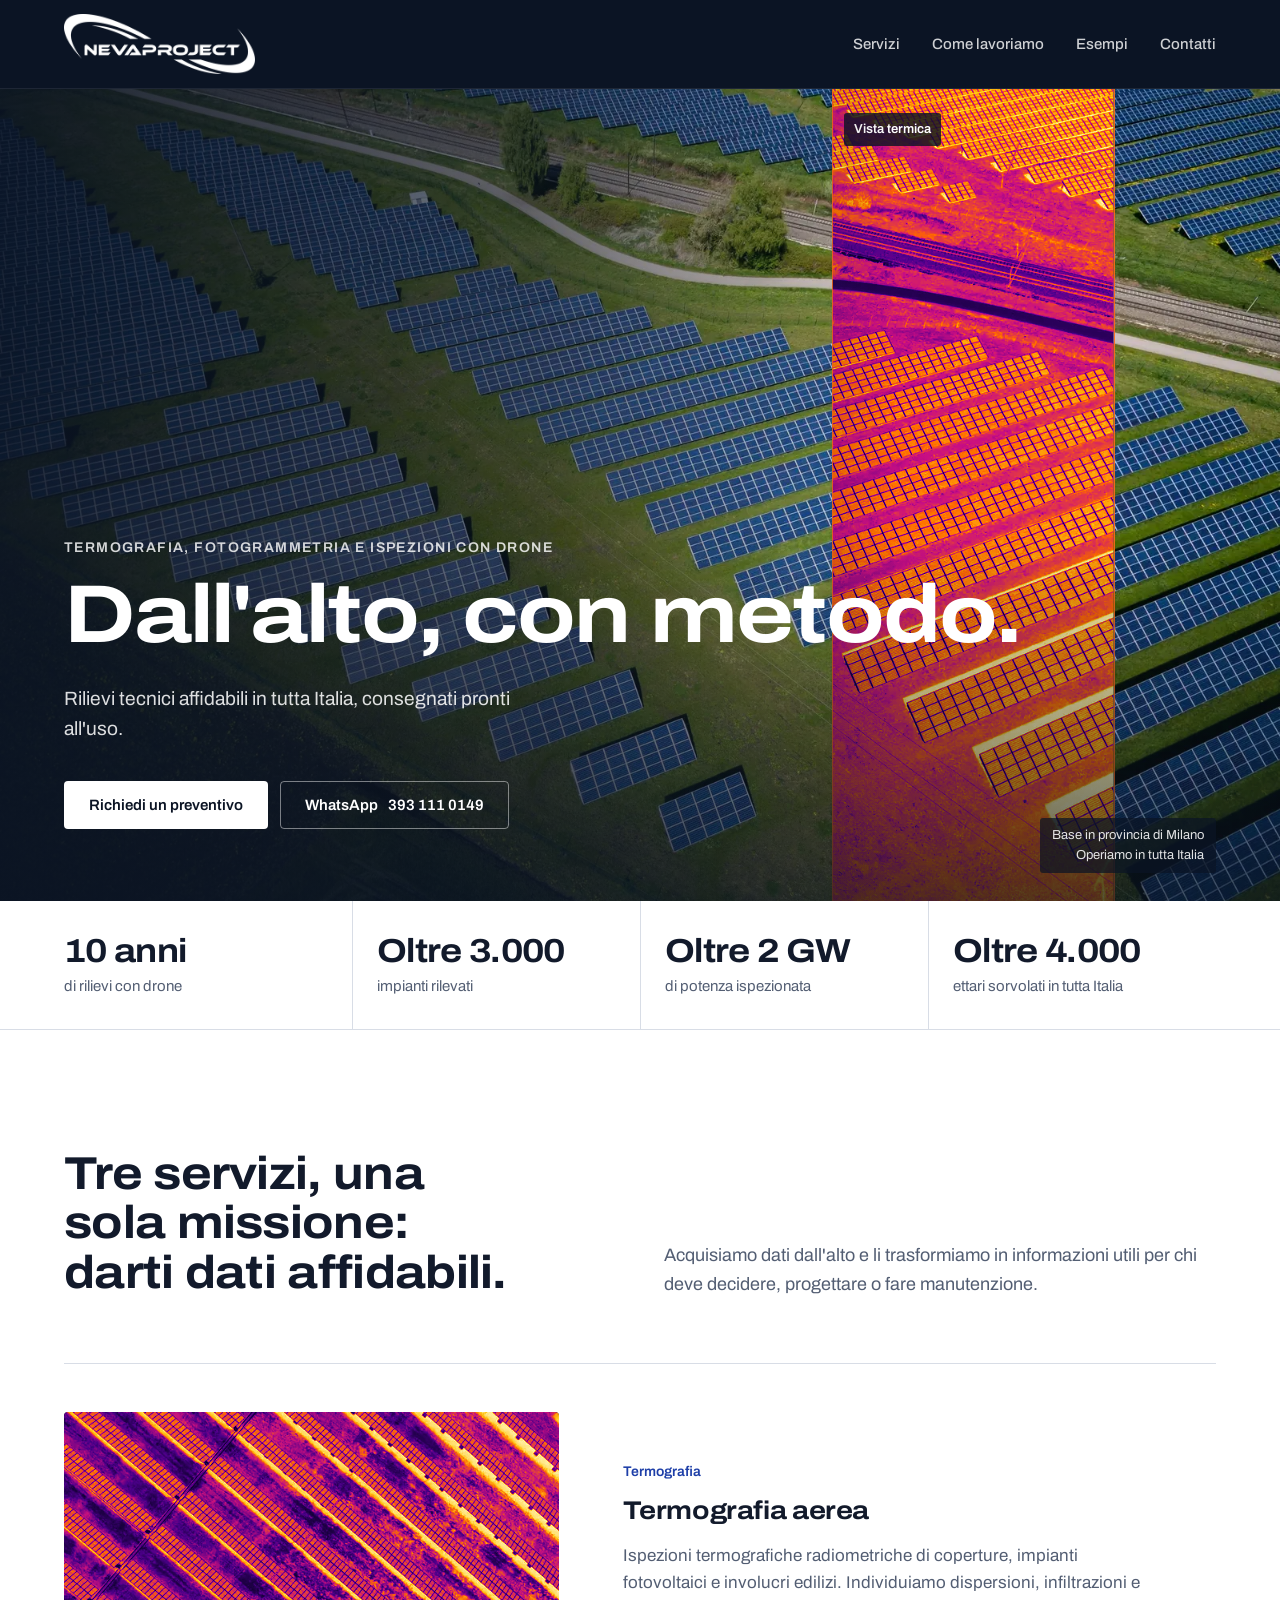
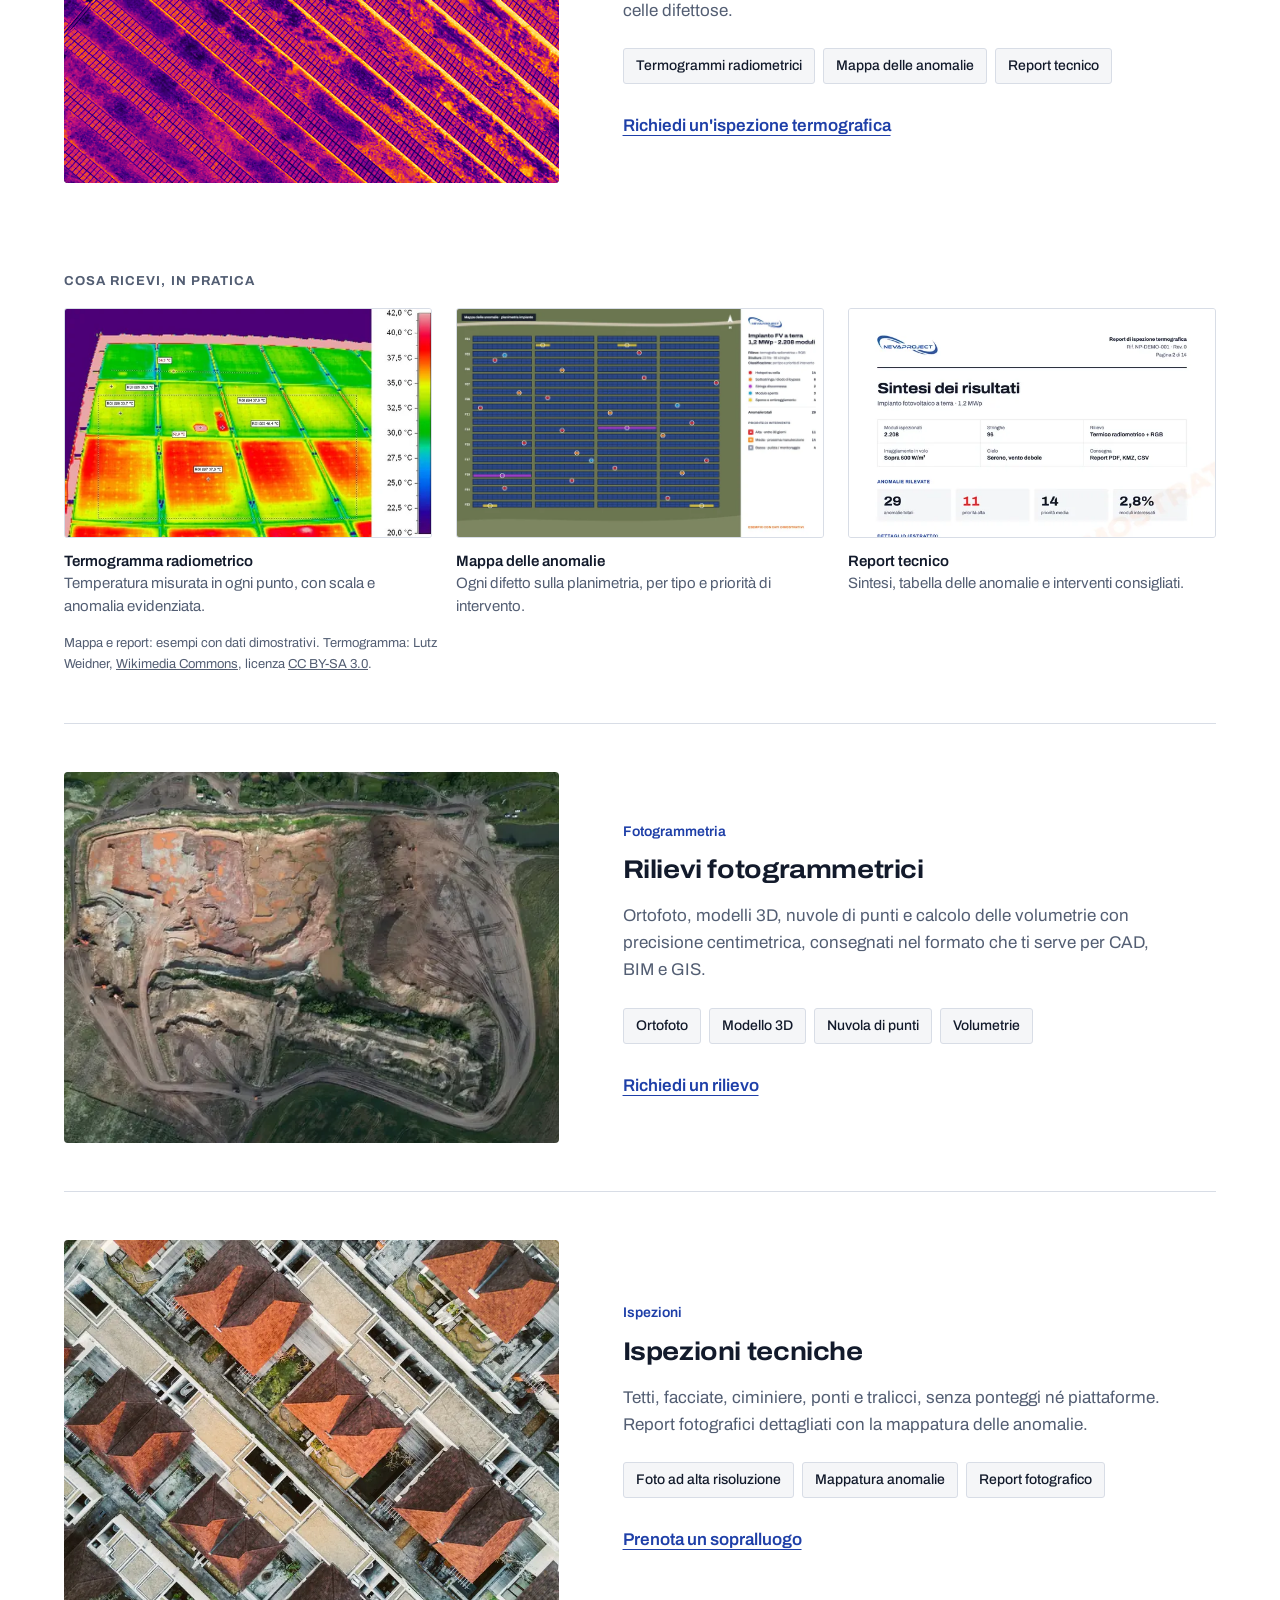
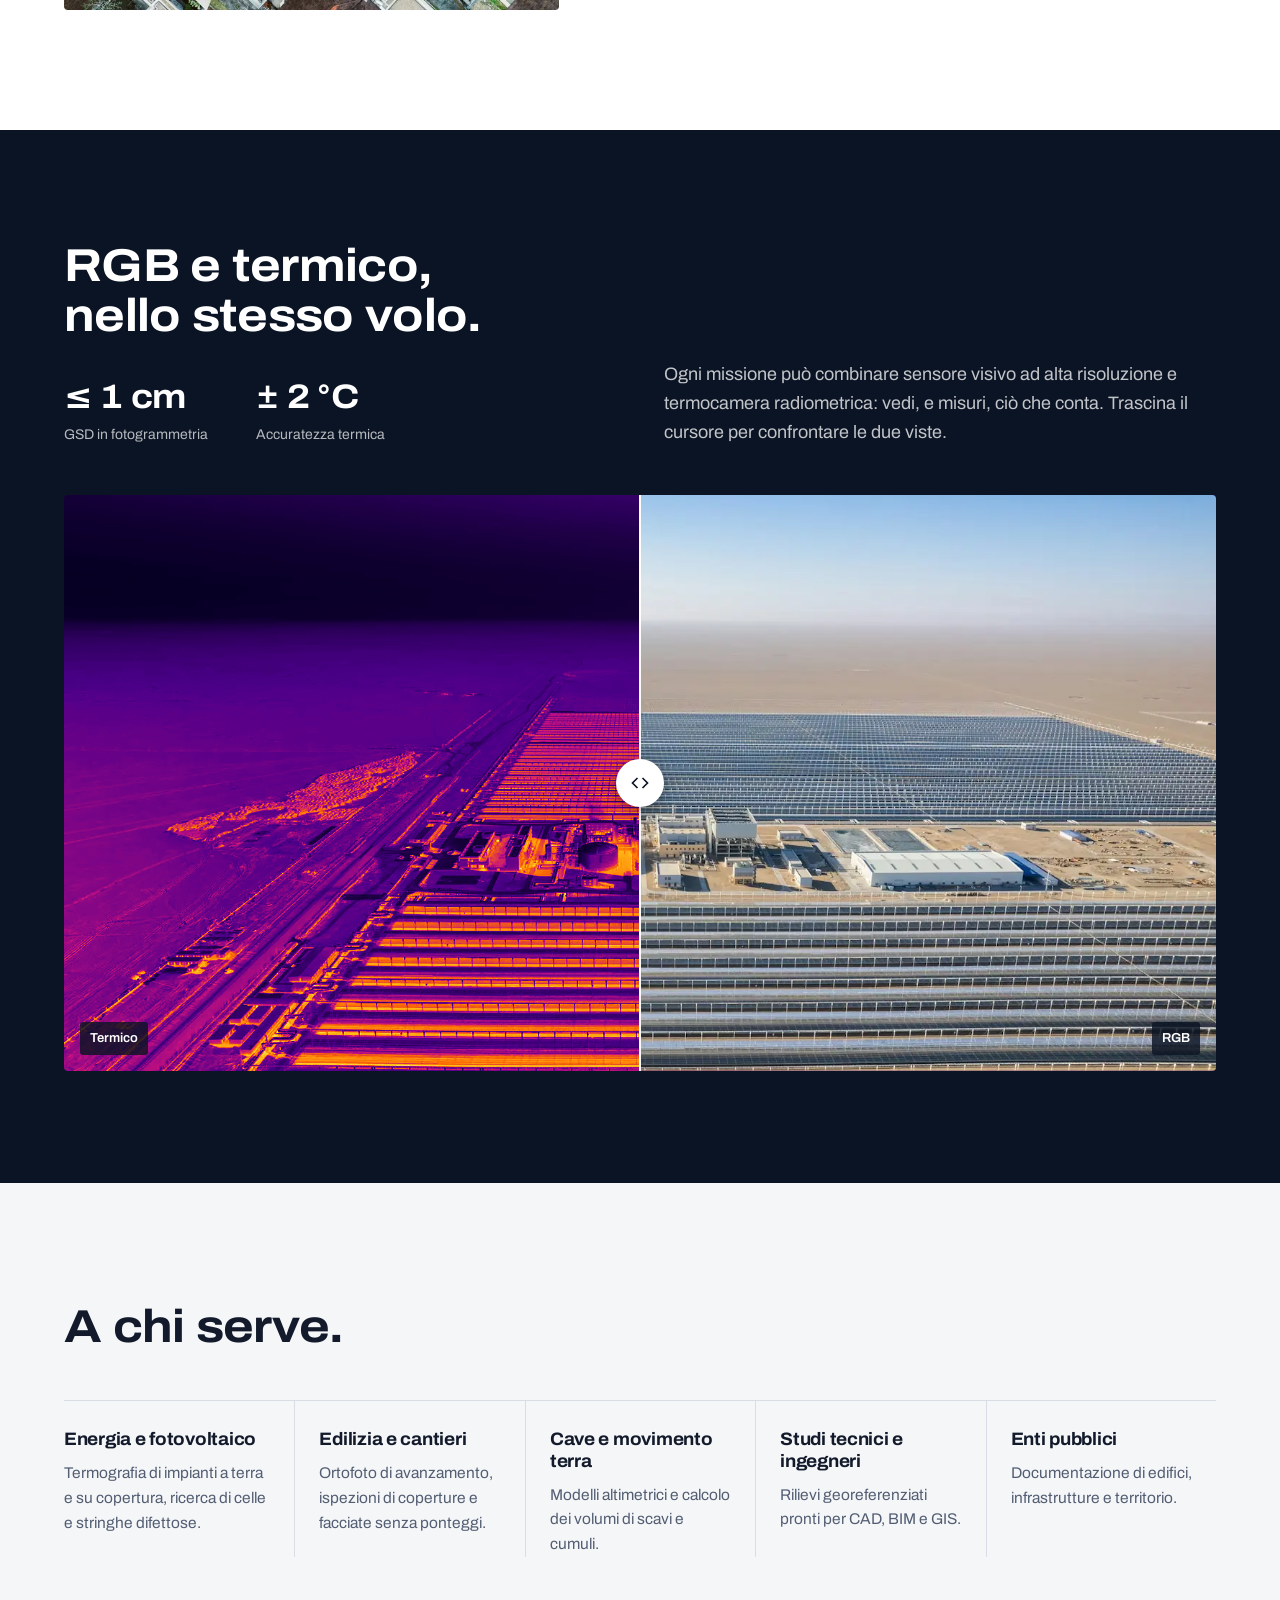
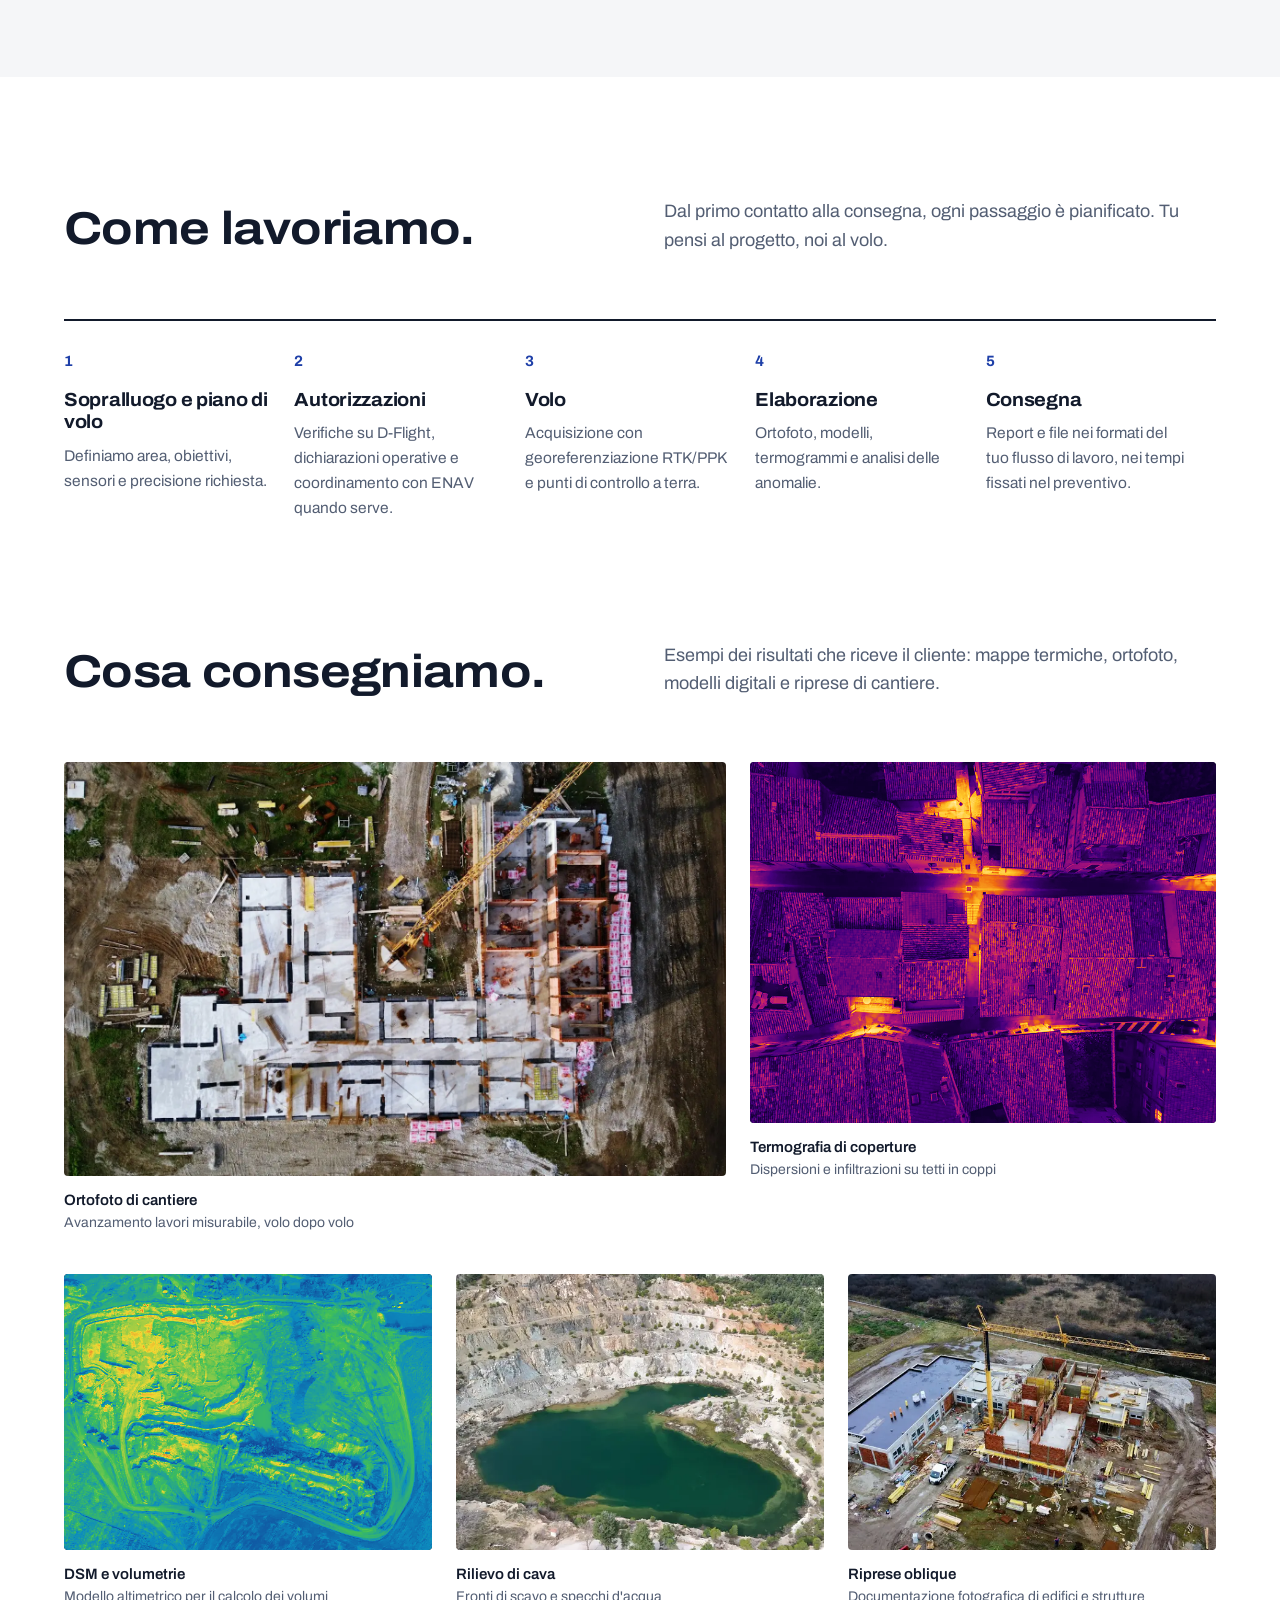
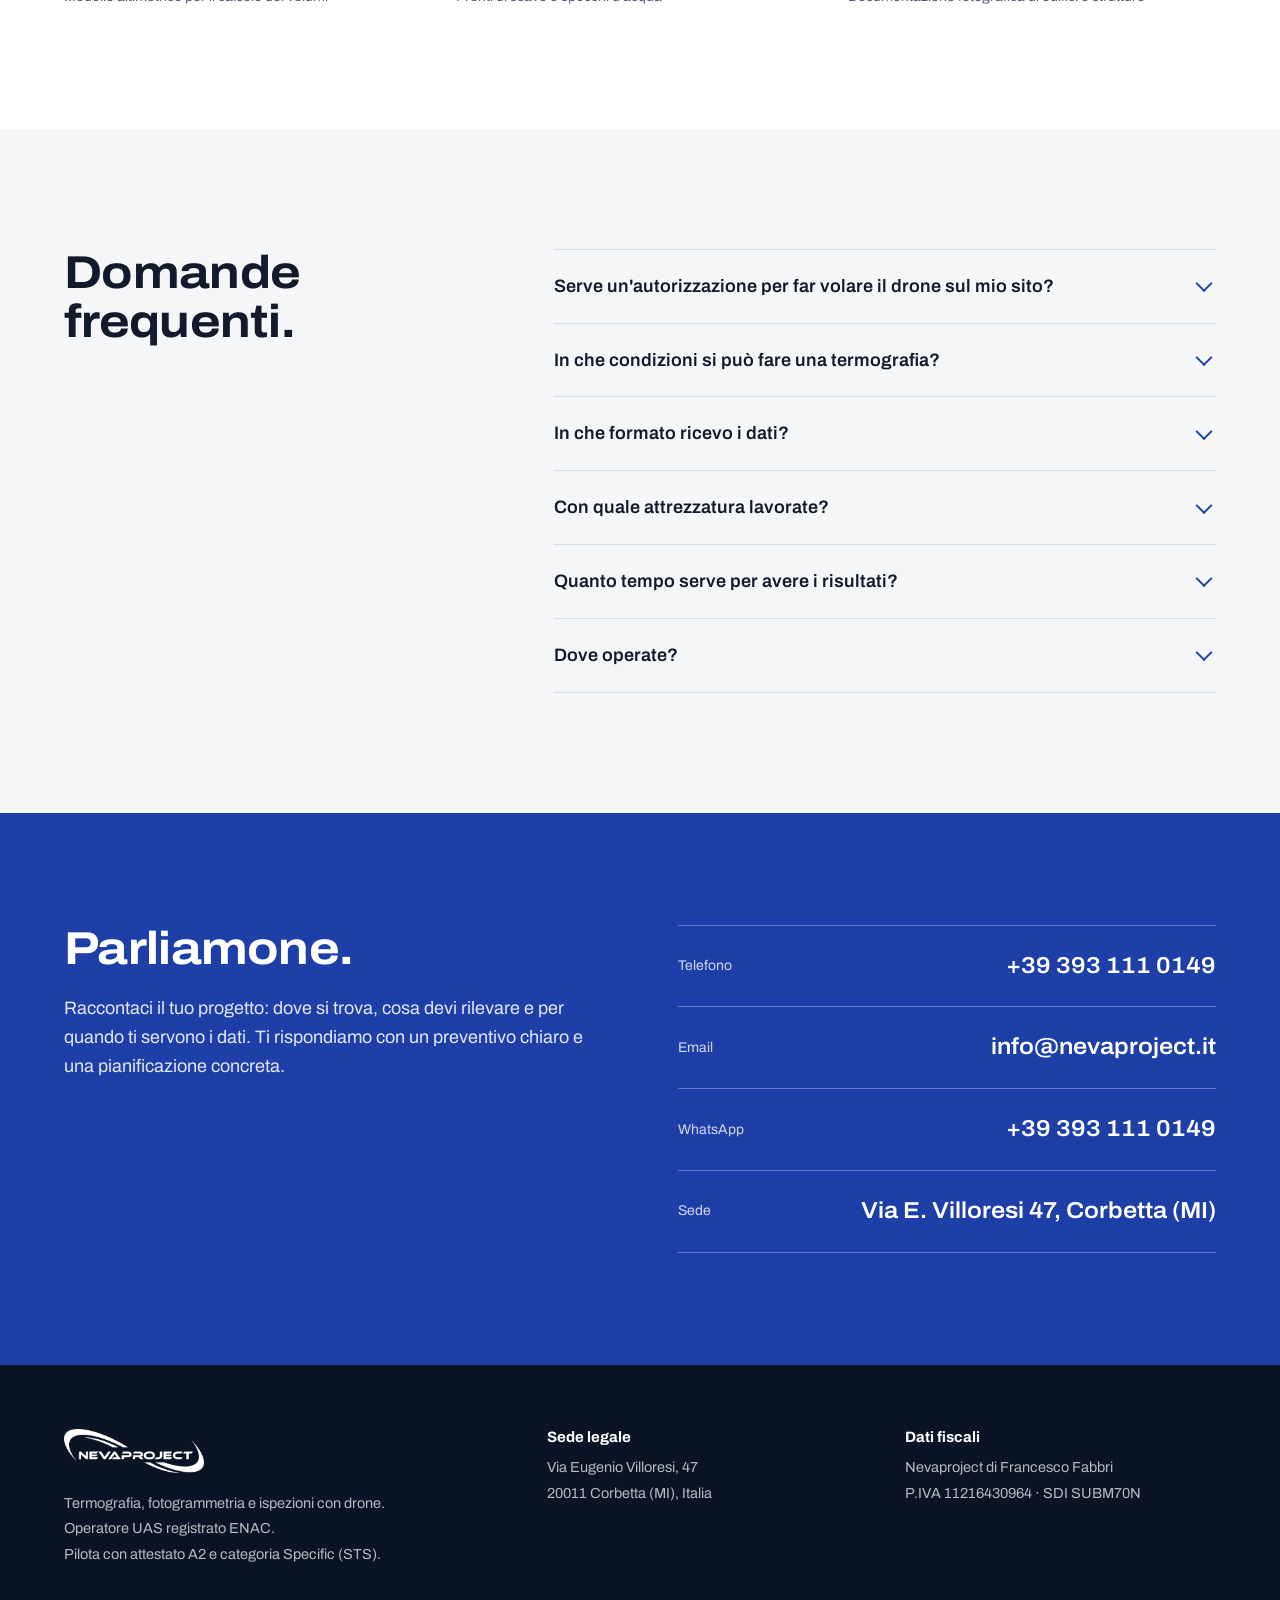
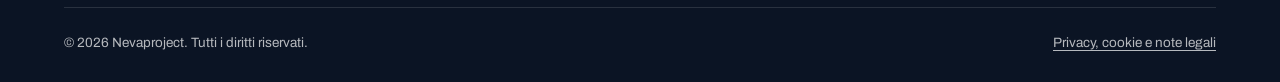
==== commit 0530a747: "Home: pilota A2 e categoria Specific (STS)" ====
--- a/index.html
+++ b/index.html
@@ -33,7 +33,7 @@
   "url": "https://nevaproject.it/",
   "logo": "https://nevaproject.it/assets/logo.png",
   "image": "https://nevaproject.it/assets/og-image.jpg",
-  "description": "Rilievi tecnici con drone in tutta Italia: termografia radiometrica di impianti fotovoltaici e coperture, fotogrammetria con ortofoto, modelli 3D e volumetrie, ispezioni di tetti e strutture. Operatore UAS registrato ENAC, base in provincia di Milano.",
+  "description": "Rilievi tecnici con drone in tutta Italia: termografia radiometrica di impianti fotovoltaici e coperture, fotogrammetria con ortofoto, modelli 3D e volumetrie, ispezioni di tetti e strutture. Operatore UAS registrato ENAC, pilota con attestato A2 e abilitato alla categoria Specific (scenari standard STS), base in provincia di Milano.",
   "slogan": "Dall'alto, con metodo.",
   "founder": {"@type": "Person", "name": "Francesco Fabbri"},
   "telephone": "+39 393 111 0149",
@@ -67,7 +67,7 @@
    "name": "Serve un'autorizzazione per far volare il drone sul mio sito?",
    "acceptedAnswer": {
     "@type": "Answer",
-    "text": "Dipende dall'area e dal tipo di operazione. Verifichiamo noi su D-Flight vincoli e zone geografiche, presentiamo le dichiarazioni necessarie e, se serve, ci coordiniamo con ENAV. Tu non devi occuparti di nulla."
+    "text": "Dipende dall'area e dal tipo di operazione. Siamo operatore registrato ENAC con pilota abilitato sia per la categoria Open A2 sia per la categoria Specific negli scenari standard STS, che servono per i voli più vicini a persone ed edifici. Verifichiamo noi su D-Flight vincoli e zone geografiche, presentiamo le dichiarazioni necessarie e, se serve, ci coordiniamo con ENAV. Tu non devi occuparti di nulla."
    }
   },
   {
@@ -557,7 +557,7 @@
     <div class="faq-list">
       <details>
         <summary>Serve un'autorizzazione per far volare il drone sul mio sito?</summary>
-        <p>Dipende dall'area e dal tipo di operazione. Verifichiamo noi su D-Flight vincoli e zone geografiche, presentiamo le dichiarazioni necessarie e, se serve, ci coordiniamo con ENAV. Tu non devi occuparti di nulla.</p>
+        <p>Dipende dall'area e dal tipo di operazione. Siamo operatore registrato ENAC con pilota abilitato sia per la categoria Open A2 sia per la categoria Specific negli scenari standard STS, che servono per i voli più vicini a persone ed edifici. Verifichiamo noi su D-Flight vincoli e zone geografiche, presentiamo le dichiarazioni necessarie e, se serve, ci coordiniamo con ENAV. Tu non devi occuparti di nulla.</p>
       </details>
       <details>
         <summary>In che condizioni si può fare una termografia?</summary>
@@ -605,7 +605,7 @@
     <div class="foot-grid">
       <div>
         <img src="assets/logo-white.webp" width="440" height="138" loading="lazy" alt="Nevaproject">
-        <p>Termografia, fotogrammetria e ispezioni con drone.<br>Operatore UAS registrato ENAC.</p>
+        <p>Termografia, fotogrammetria e ispezioni con drone.<br>Operatore UAS registrato ENAC.<br>Pilota con attestato A2 e categoria Specific (STS).</p>
       </div>
       <div>
         <h2>Sede legale</h2>
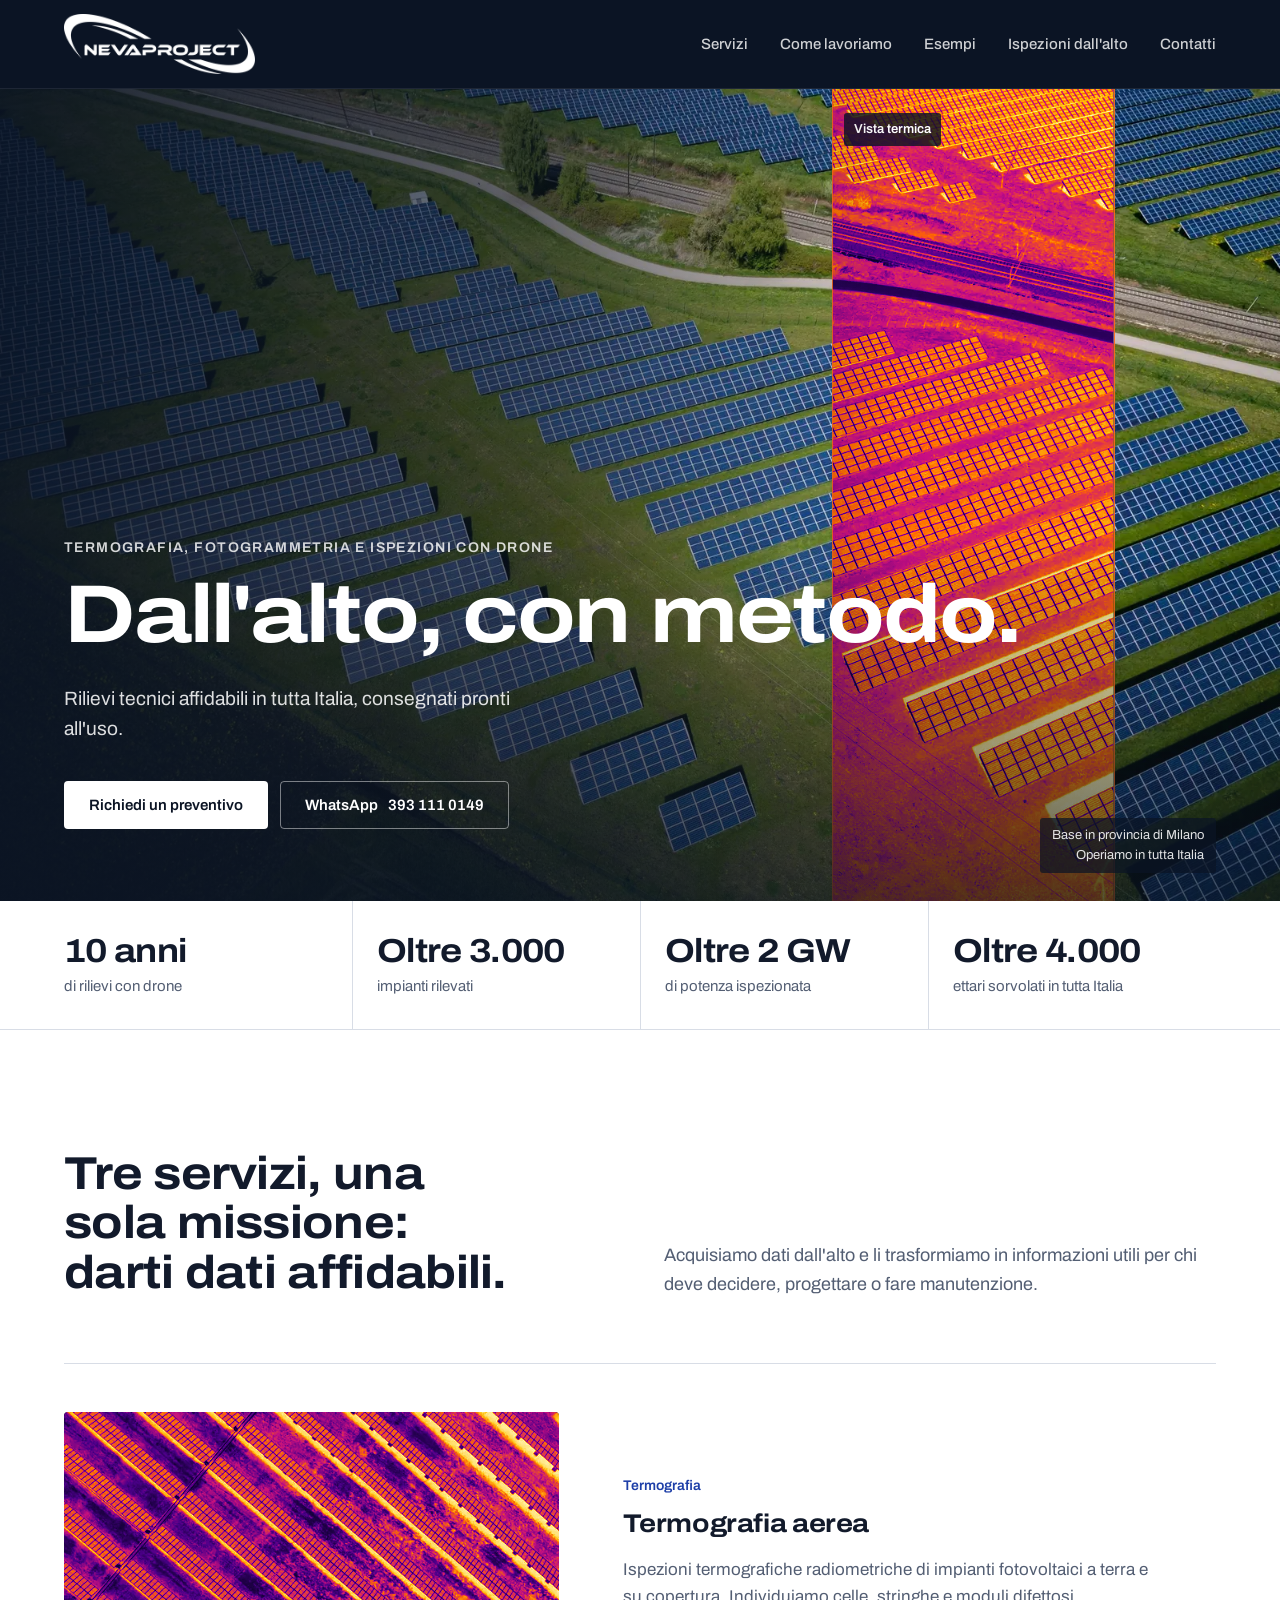
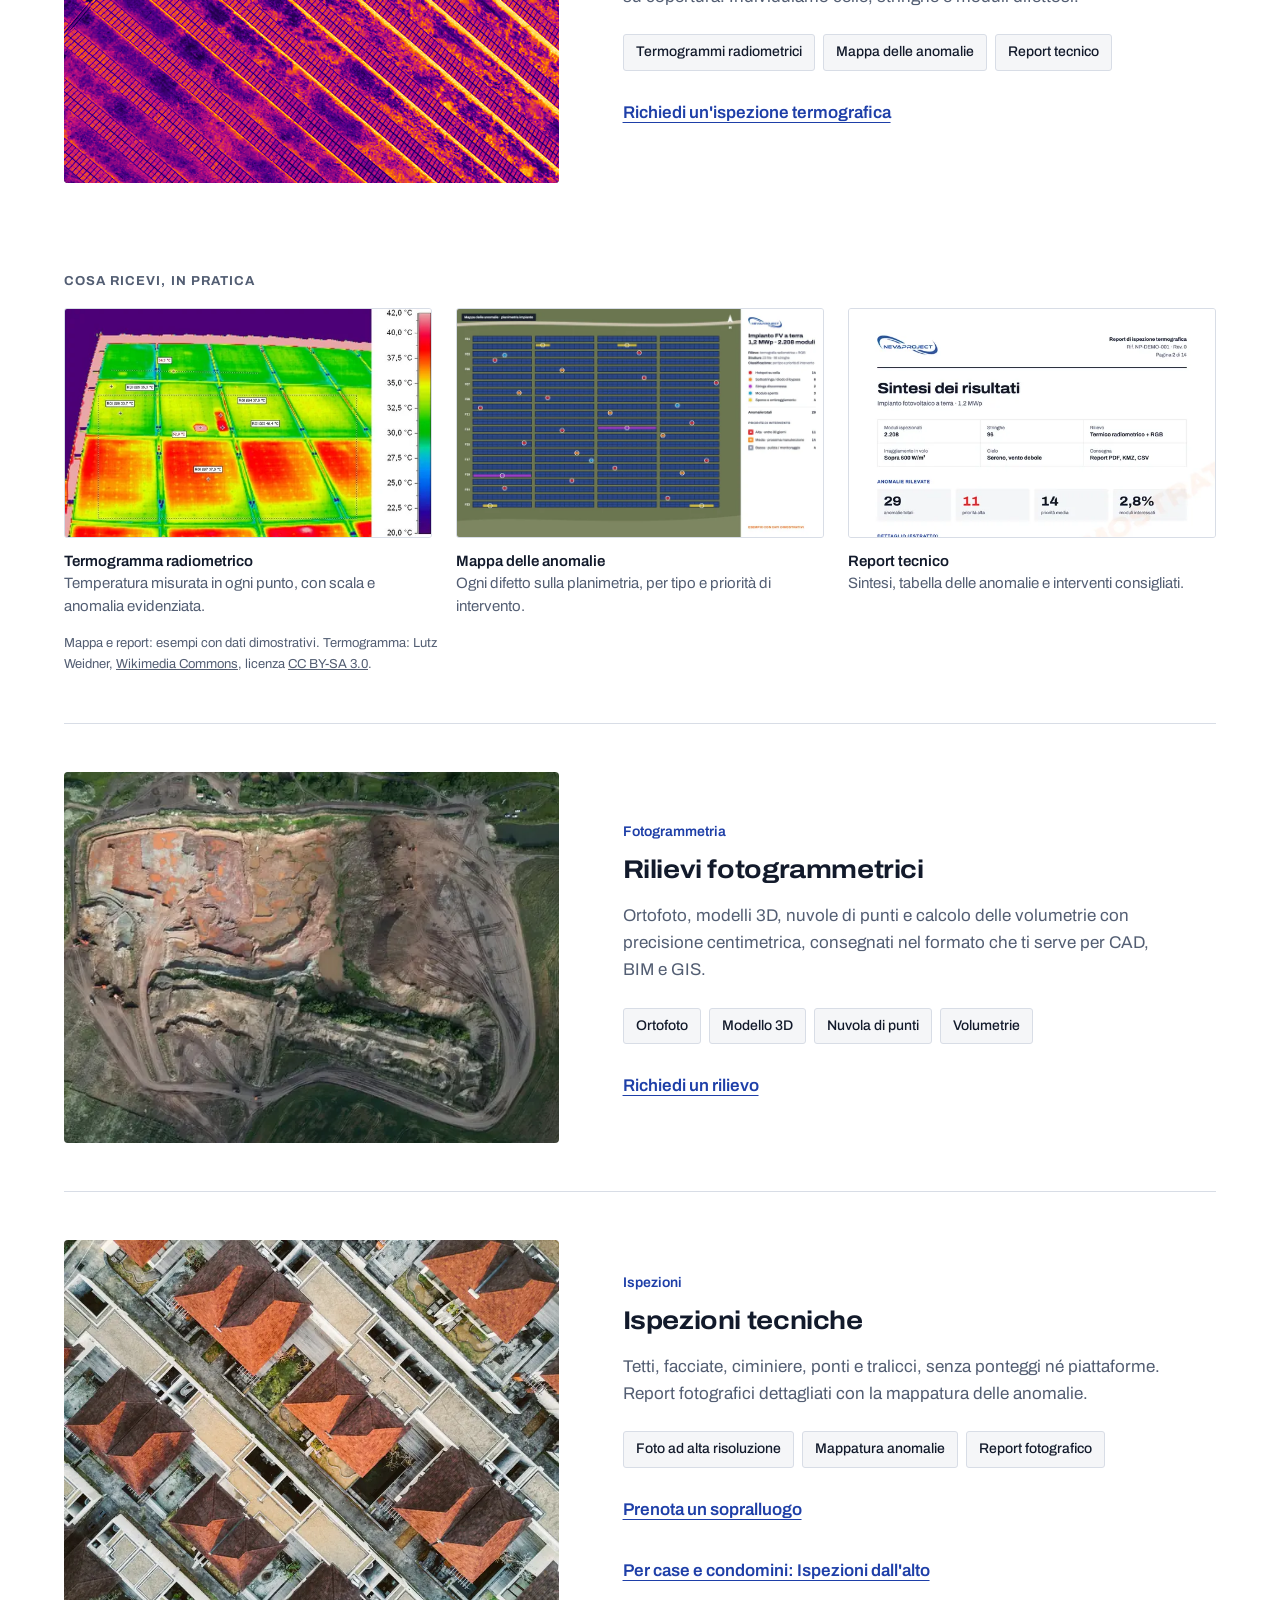
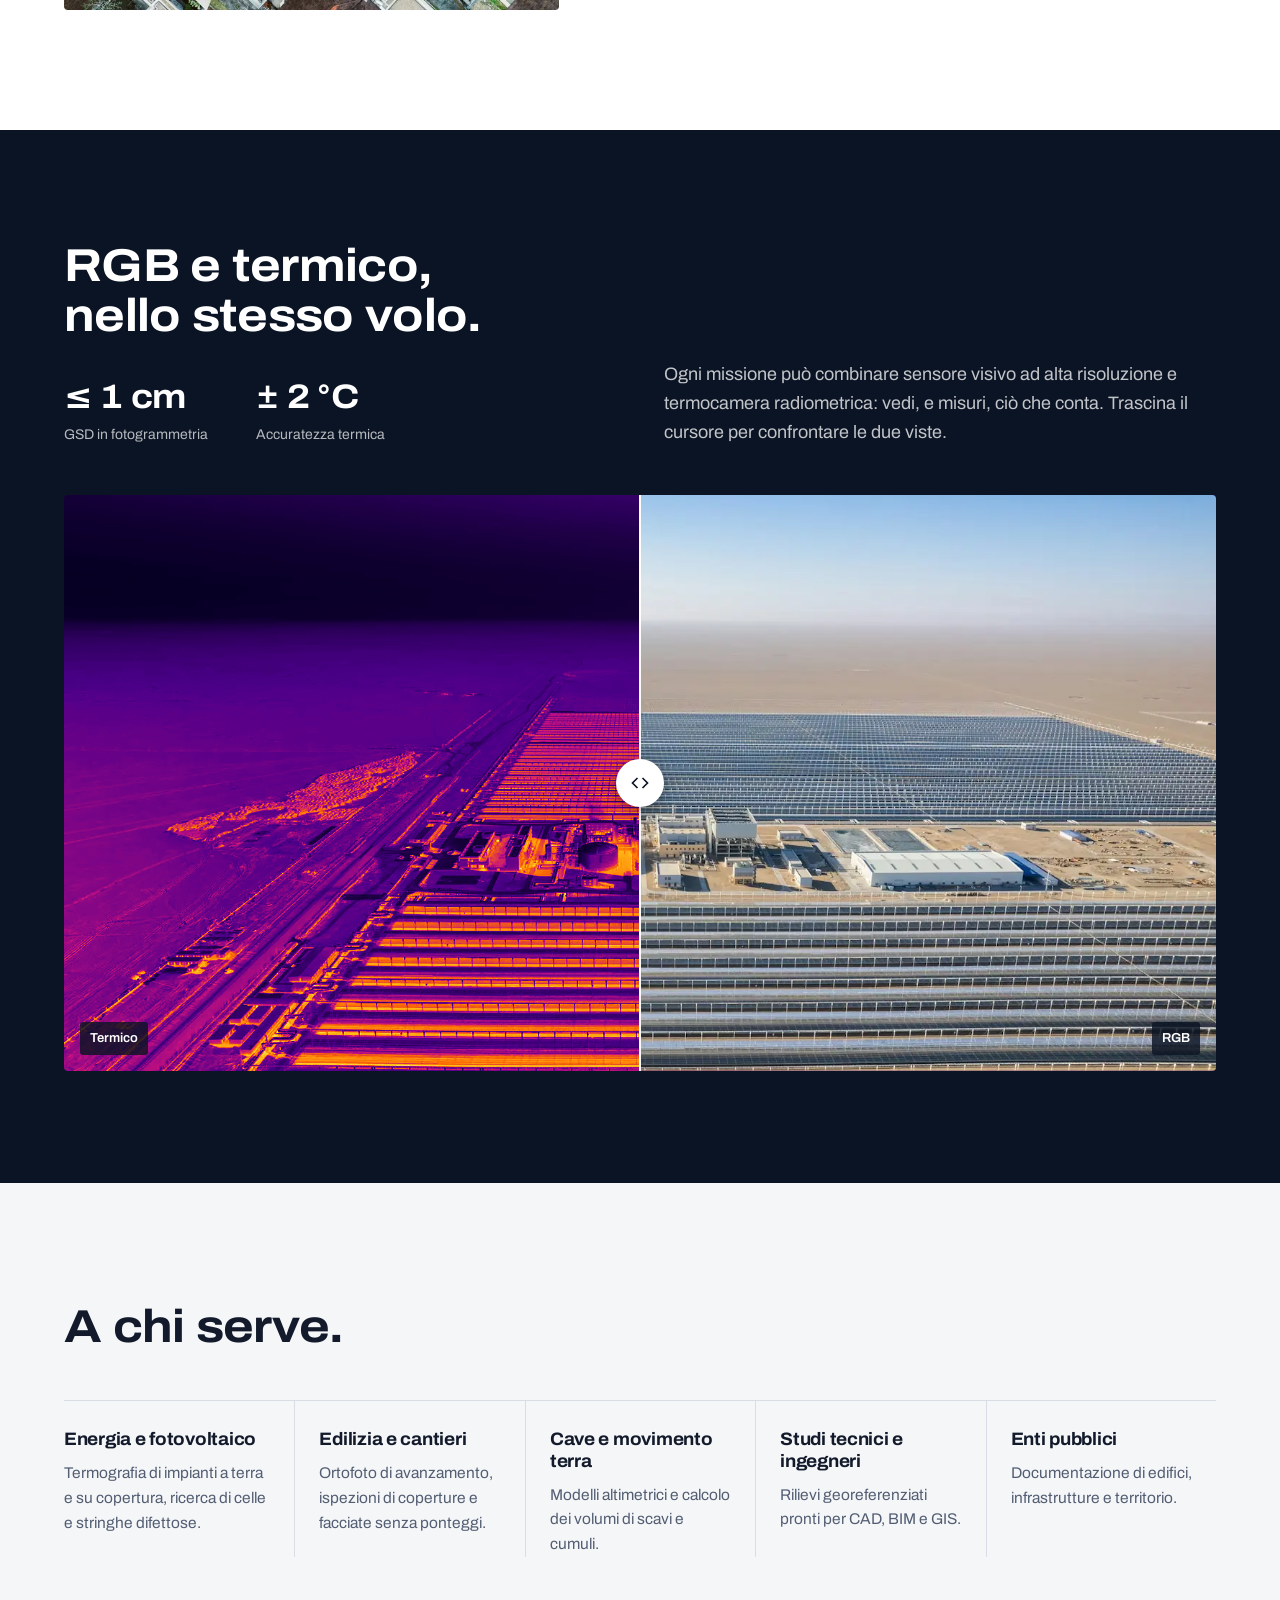
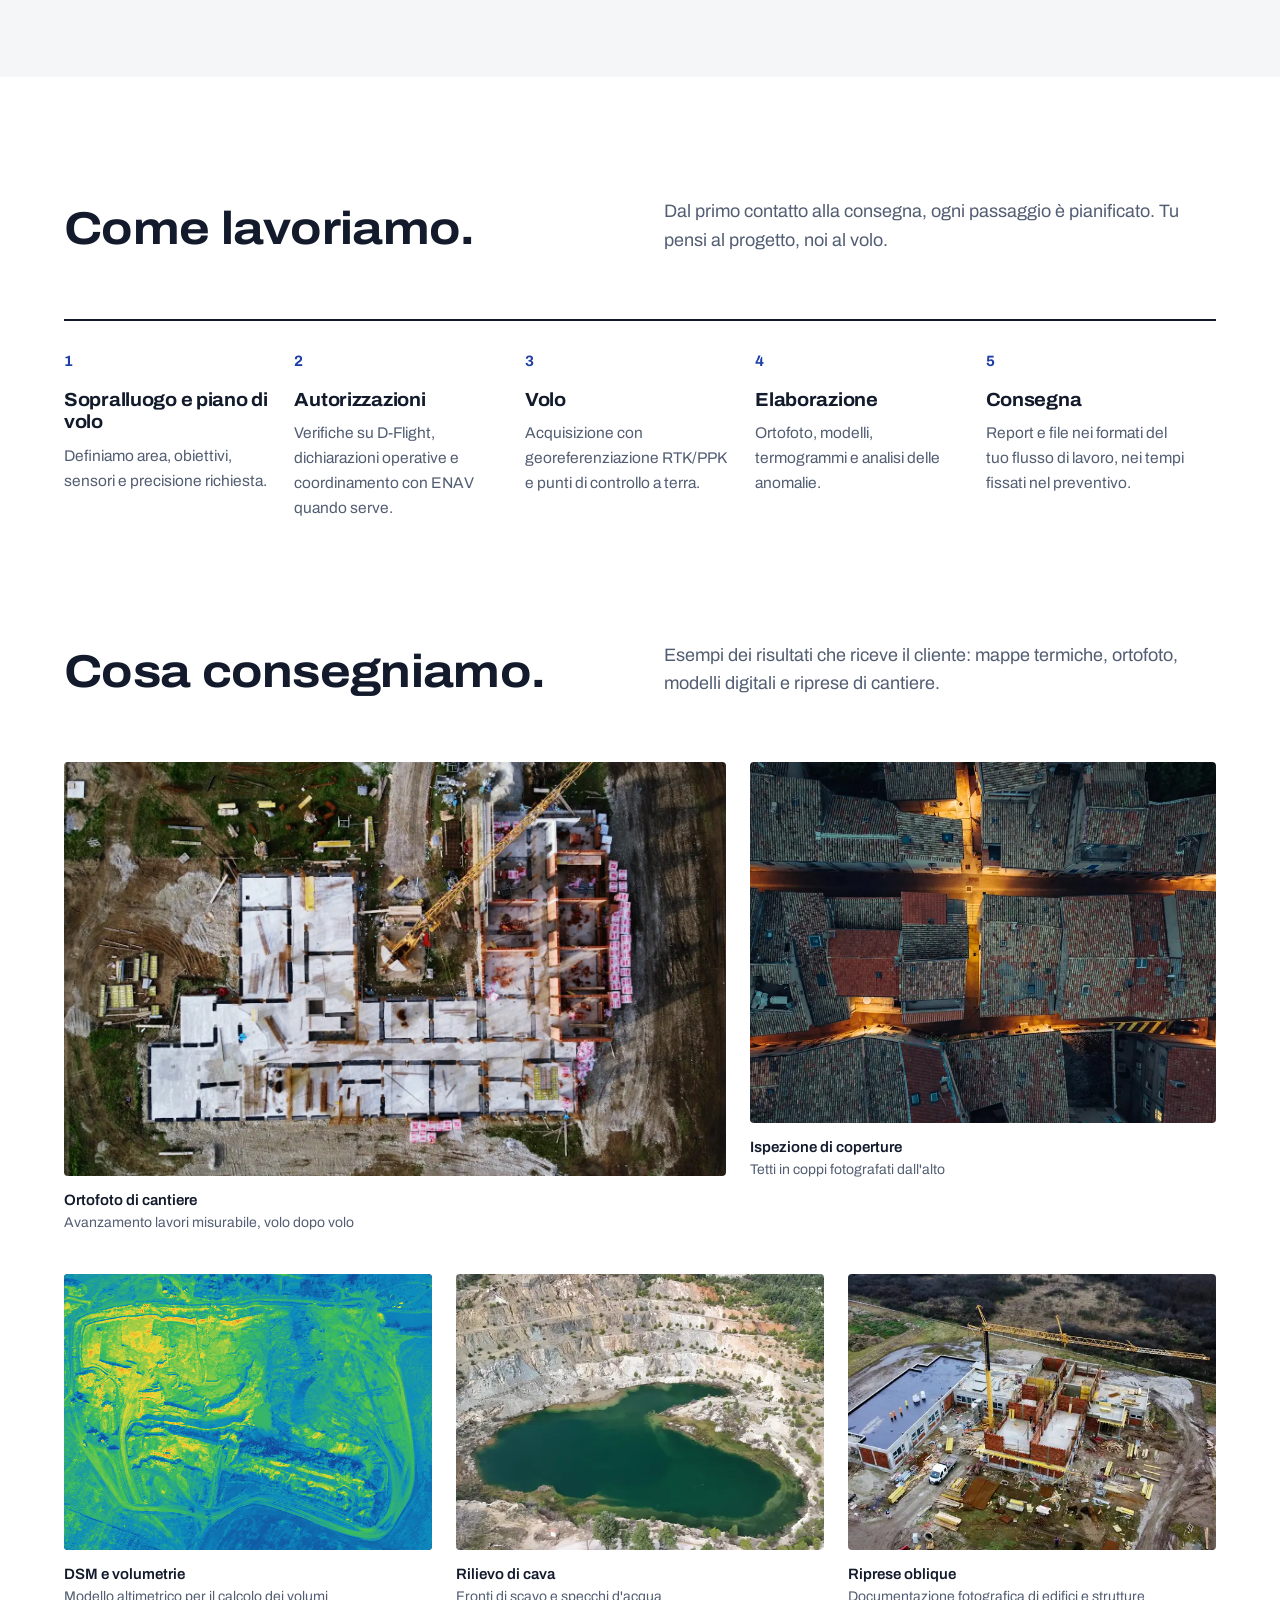
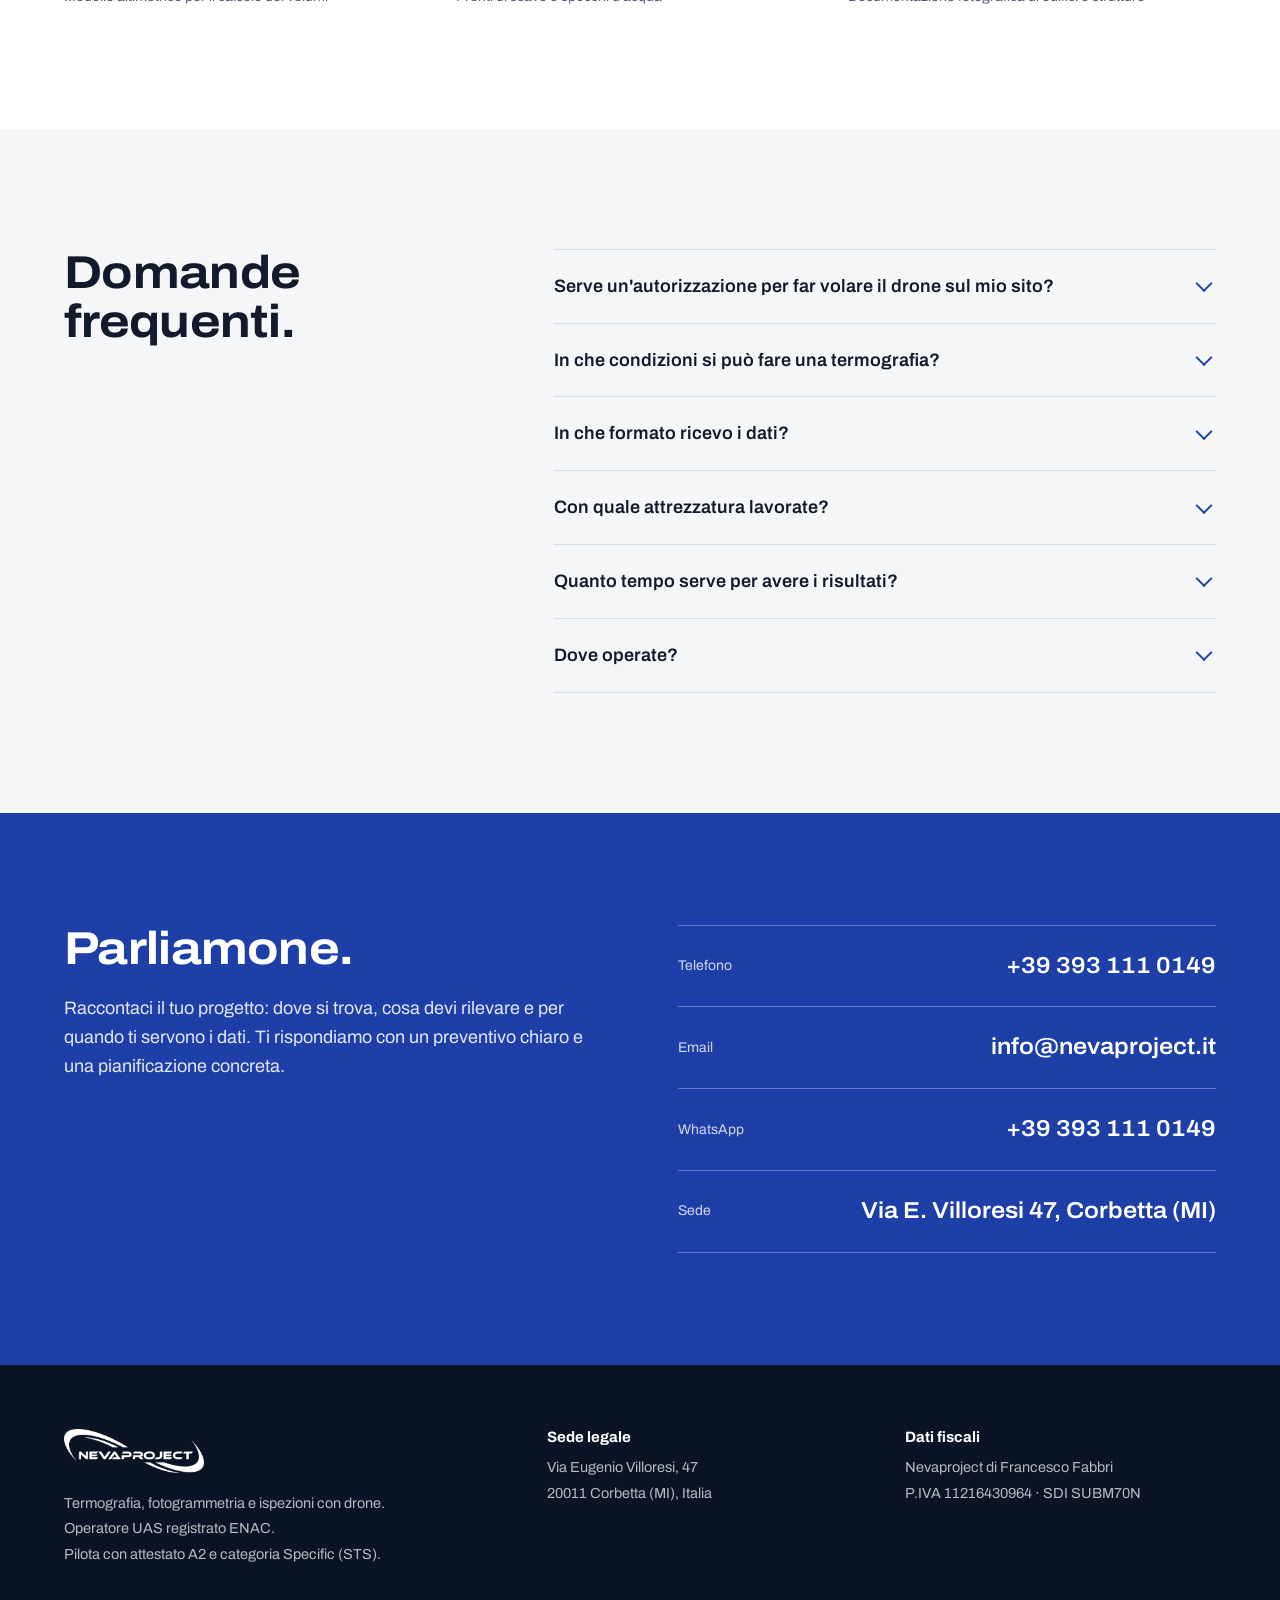
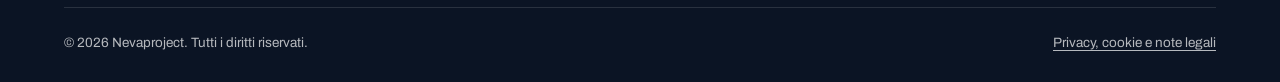
==== commit 3b7ab8d9: "Ispezioni dall'alto + home senza termografia edifici" ====
--- a/index.html
+++ b/index.html
@@ -4,7 +4,7 @@
 <meta charset="utf-8">
 <meta name="viewport" content="width=device-width,initial-scale=1">
 <title>Termografia, fotogrammetria e ispezioni con drone | Nevaproject</title>
-<meta name="description" content="Termografia di impianti fotovoltaici e coperture, fotogrammetria e ispezioni con drone in tutta Italia. Base in provincia di Milano, oltre 3.000 impianti rilevati.">
+<meta name="description" content="Termografia di impianti fotovoltaici, fotogrammetria e ispezioni con drone in tutta Italia. Base in provincia di Milano, oltre 3.000 impianti rilevati.">
 <link rel="canonical" href="https://nevaproject.it/">
 <meta name="theme-color" content="#0B1424">
 <link rel="icon" href="favicon.svg" type="image/svg+xml">
@@ -28,12 +28,13 @@
 {
   "@context": "https://schema.org",
   "@type": "ProfessionalService",
+  "@id": "https://nevaproject.it/#org",
   "name": "Nevaproject",
   "legalName": "Nevaproject di Francesco Fabbri",
   "url": "https://nevaproject.it/",
   "logo": "https://nevaproject.it/assets/logo.png",
   "image": "https://nevaproject.it/assets/og-image.jpg",
-  "description": "Rilievi tecnici con drone in tutta Italia: termografia radiometrica di impianti fotovoltaici e coperture, fotogrammetria con ortofoto, modelli 3D e volumetrie, ispezioni di tetti e strutture. Operatore UAS registrato ENAC, pilota con attestato A2 e abilitato alla categoria Specific (scenari standard STS), base in provincia di Milano.",
+  "description": "Rilievi tecnici con drone in tutta Italia: termografia radiometrica di impianti fotovoltaici, fotogrammetria con ortofoto, modelli 3D e volumetrie, ispezioni di tetti e strutture. Operatore UAS registrato ENAC, pilota con attestato A2 e abilitato alla categoria Specific (scenari standard STS), base in provincia di Milano.",
   "slogan": "Dall'alto, con metodo.",
   "founder": {"@type": "Person", "name": "Francesco Fabbri"},
   "telephone": "+39 393 111 0149",
@@ -75,7 +76,7 @@
    "name": "In che condizioni si può fare una termografia?",
    "acceptedAnswer": {
     "@type": "Answer",
-    "text": "La termografia richiede condizioni precise: per gli impianti fotovoltaici serve cielo sereno e un irraggiamento sufficiente, per gli edifici una differenza di temperatura tra interno ed esterno. Pianifichiamo il volo nella finestra meteo giusta."
+    "text": "La termografia degli impianti fotovoltaici richiede condizioni precise: cielo sereno e un irraggiamento sufficiente sui moduli. Pianifichiamo il volo nella finestra meteo giusta."
    }
   },
   {
@@ -390,6 +391,7 @@
       <a href="#servizi">Servizi</a>
       <a href="#metodo">Come lavoriamo</a>
       <a href="#esempi">Esempi</a>
+      <a href="ispezioni/">Ispezioni dall'alto</a>
       <a href="#contatti">Contatti</a>
     </div>
   </div>
@@ -436,7 +438,7 @@
       <div>
         <p class="kind">Termografia</p>
         <h3>Termografia aerea</h3>
-        <p>Ispezioni termografiche radiometriche di coperture, impianti fotovoltaici e involucri edilizi. Individuiamo dispersioni, infiltrazioni e celle difettose.</p>
+        <p>Ispezioni termografiche radiometriche di impianti fotovoltaici a terra e su copertura. Individuiamo celle, stringhe e moduli difettosi.</p>
         <ul class="deliver" aria-label="Cosa ricevi">
           <li>Termogrammi radiometrici</li><li>Mappa delle anomalie</li><li>Report tecnico</li>
         </ul>
@@ -476,6 +478,7 @@
           <li>Foto ad alta risoluzione</li><li>Mappatura anomalie</li><li>Report fotografico</li>
         </ul>
         <a class="more" href="#contatti">Prenota un sopralluogo</a>
+        <a class="more" style="display:table;margin-top:14px" href="ispezioni/">Per case e condomini: Ispezioni dall'alto</a>
       </div>
     </article>
   </div>
@@ -543,7 +546,7 @@
     </div>
     <div class="gal">
       <figure class="g1"><div class="ph"><img src="assets/img/cantiere-zenitale-1600.webp" width="1600" height="900" loading="lazy" decoding="async" alt="Cantiere edile ripreso in verticale"></div><figcaption>Ortofoto di cantiere<span>Avanzamento lavori misurabile, volo dopo volo</span></figcaption></figure>
-      <figure class="g2"><div class="ph"><img class="thermal-roof" src="assets/img/centro-storico-800.webp" width="800" height="600" loading="lazy" decoding="async" alt="Tetti di un centro storico con mappa termica"></div><figcaption>Termografia di coperture<span>Dispersioni e infiltrazioni su tetti in coppi</span></figcaption></figure>
+      <figure class="g2"><div class="ph"><img src="assets/img/centro-storico-800.webp" width="800" height="600" loading="lazy" decoding="async" alt="Tetti in coppi di un centro storico ripresi dall'alto"></div><figcaption>Ispezione di coperture<span>Tetti in coppi fotografati dall'alto</span></figcaption></figure>
       <figure class="g3"><div class="ph"><img class="dsm" src="assets/img/cava-zenitale-800.webp" width="800" height="450" loading="lazy" decoding="async" alt="Modello digitale delle superfici di una cava con scala altimetrica a colori"></div><figcaption>DSM e volumetrie<span>Modello altimetrico per il calcolo dei volumi</span></figcaption></figure>
       <figure class="g4"><div class="ph"><img src="assets/img/cava-lago-800.webp" width="800" height="450" loading="lazy" decoding="async" alt="Cava con lago vista dall'alto"></div><figcaption>Rilievo di cava<span>Fronti di scavo e specchi d'acqua</span></figcaption></figure>
       <figure class="g5"><div class="ph"><img src="assets/img/cantiere-obliquo-800.webp" width="800" height="450" loading="lazy" decoding="async" alt="Edificio in costruzione con gru, ripreso in obliquo"></div><figcaption>Riprese oblique<span>Documentazione fotografica di edifici e strutture</span></figcaption></figure>
@@ -561,7 +564,7 @@
       </details>
       <details>
         <summary>In che condizioni si può fare una termografia?</summary>
-        <p>La termografia richiede condizioni precise: per gli impianti fotovoltaici serve cielo sereno e un irraggiamento sufficiente, per gli edifici una differenza di temperatura tra interno ed esterno. Pianifichiamo il volo nella finestra meteo giusta.</p>
+        <p>La termografia degli impianti fotovoltaici richiede condizioni precise: cielo sereno e un irraggiamento sufficiente sui moduli. Pianifichiamo il volo nella finestra meteo giusta.</p>
       </details>
       <details>
         <summary>In che formato ricevo i dati?</summary>
